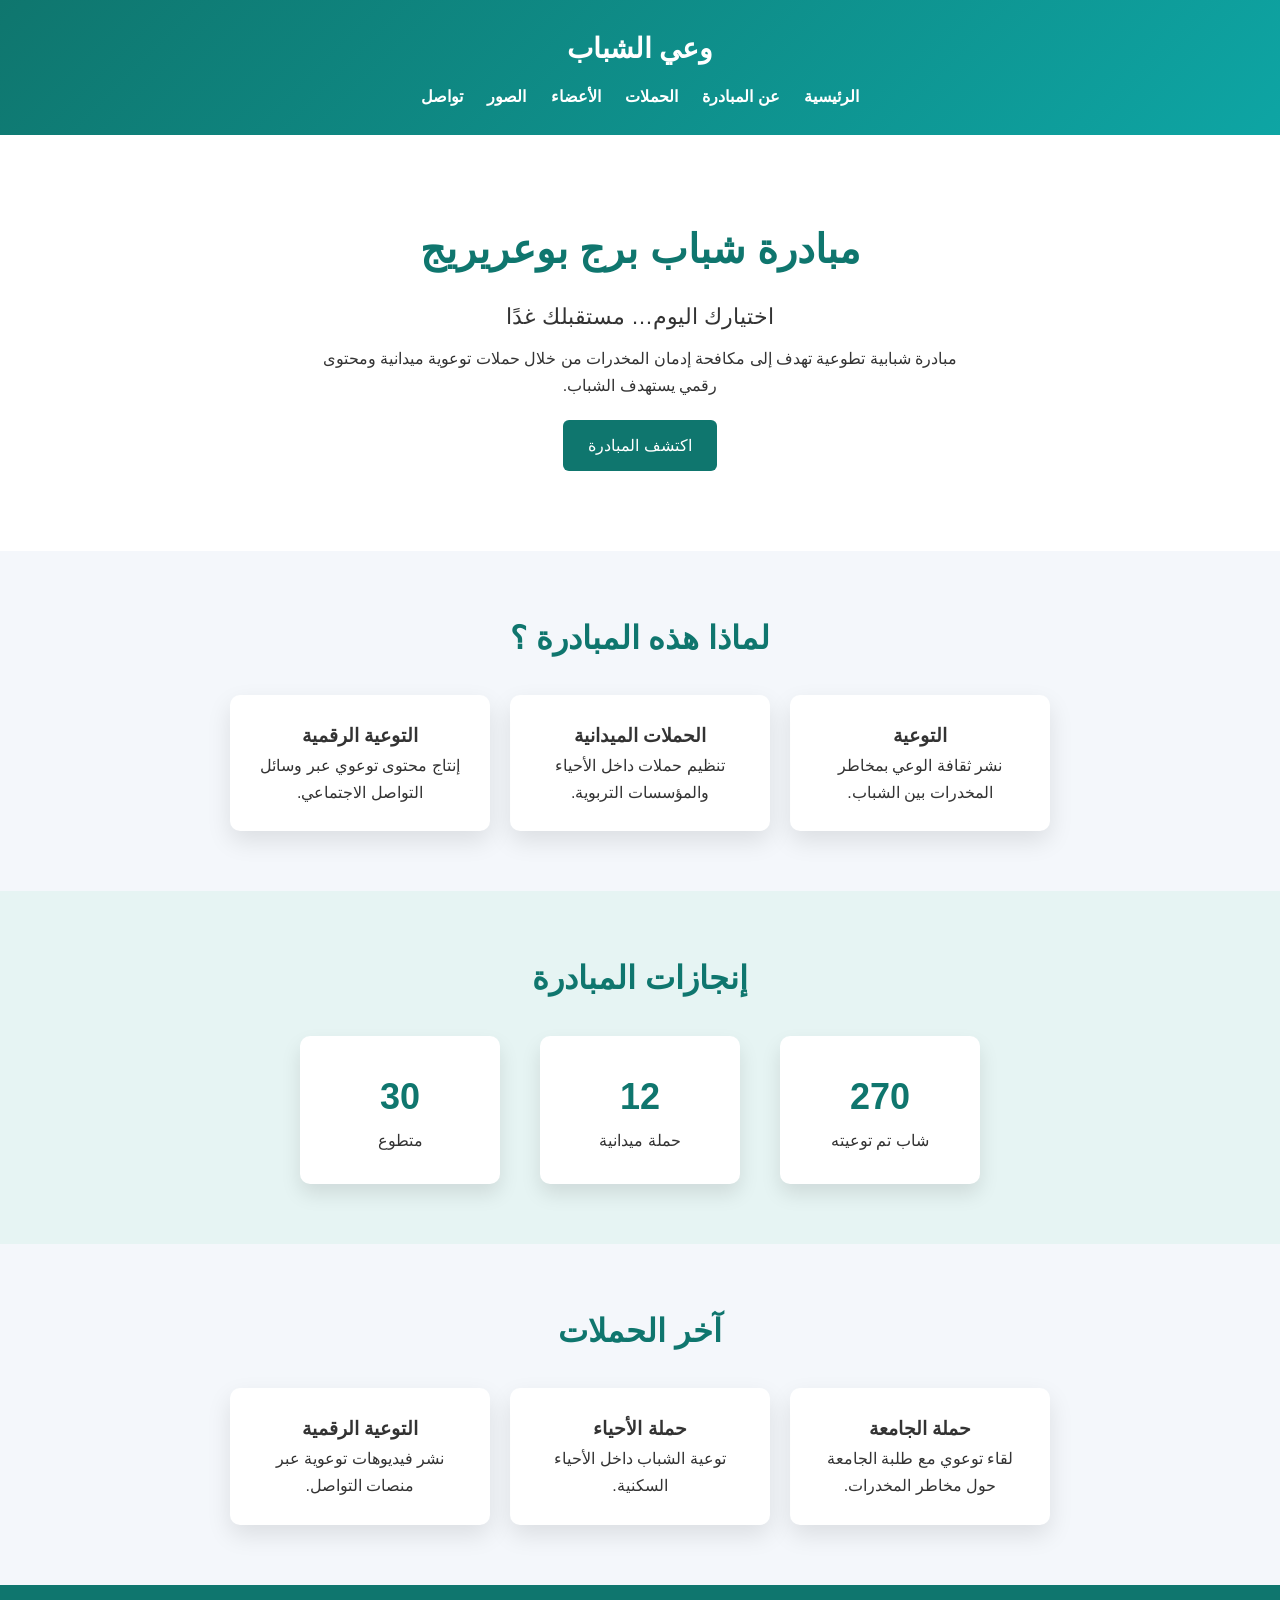
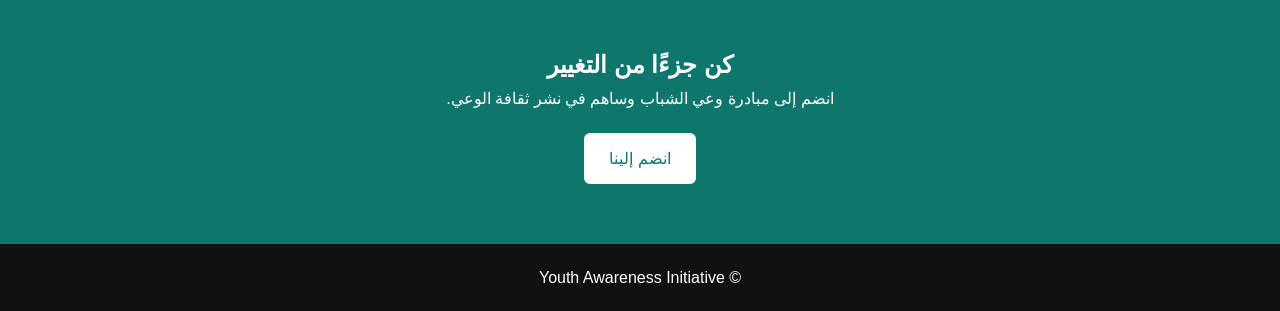
==== index.html @ c93ea13f "Add files via upload" ====
<link rel="stylesheet" href="css/style.css">
<!DOCTYPE html>
<html lang="ar" dir="rtl">

<head>

<meta charset="UTF-8">
<meta name="viewport" content="width=device-width, initial-scale=1.0">

<title>Youth Awareness Initiative</title>

<link rel="stylesheet" href="css/style.css">

</head>

<body>

<!-- HEADER -->

<header class="header">

<div class="container">

<h1 class="logo">وعي الشباب</h1>

<nav class="nav">

<a href="index.html">الرئيسية</a>
<a href="about.html">عن المبادرة</a>
<a href="campaigns.html">الحملات</a>
<a href="members.html">الأعضاء</a>
<a href="gallery.html">الصور</a>
<a href="contact.html">تواصل</a>

</nav>

</div>

</header>


<!-- HERO SECTION -->

<section class="hero">

<div class="hero-content">

<h2>مبادرة شباب برج بوعريريج</h2>

<p class="slogan">

اختيارك اليوم… مستقبلك غدًا

</p>

<p class="hero-text">

مبادرة شبابية تطوعية تهدف إلى مكافحة إدمان المخدرات
من خلال حملات توعوية ميدانية ومحتوى رقمي يستهدف الشباب.

</p>

<a href="about.html" class="btn">اكتشف المبادرة</a>

</div>

</section>


<!-- ABOUT PREVIEW -->

<section class="section">

<h2 class="section-title">لماذا هذه المبادرة ؟</h2>

<div class="grid">

<div class="card">

<h3>التوعية</h3>

<p>

نشر ثقافة الوعي بمخاطر المخدرات بين الشباب.

</p>

</div>


<div class="card">

<h3>الحملات الميدانية</h3>

<p>

تنظيم حملات داخل الأحياء والمؤسسات التربوية.

</p>

</div>


<div class="card">

<h3>التوعية الرقمية</h3>

<p>

إنتاج محتوى توعوي عبر وسائل التواصل الاجتماعي.

</p>

</div>

</div>

</section>


<!-- ACHIEVEMENTS -->

<section class="stats">

<h2 class="section-title">إنجازات المبادرة</h2>

<div class="stats-grid">

<div class="stat">

<h3 class="counter" data-target="500">0</h3>

<p>شاب تم توعيته</p>

</div>


<div class="stat">

<h3 class="counter" data-target="12">0</h3>

<p>حملة ميدانية</p>

</div>


<div class="stat">

<h3 class="counter" data-target="30">0</h3>

<p>متطوع</p>

</div>

</div>

</section>


<!-- CAMPAIGNS PREVIEW -->

<section class="section">

<h2 class="section-title">آخر الحملات</h2>

<div class="grid">

<div class="card">

<h3>حملة الجامعة</h3>

<p>

لقاء توعوي مع طلبة الجامعة حول مخاطر المخدرات.

</p>

</div>


<div class="card">

<h3>حملة الأحياء</h3>

<p>

توعية الشباب داخل الأحياء السكنية.

</p>

</div>


<div class="card">

<h3>التوعية الرقمية</h3>

<p>

نشر فيديوهات توعوية عبر منصات التواصل.

</p>

</div>

</div>

</section>


<!-- CALL TO ACTION -->

<section class="cta">

<h2>كن جزءًا من التغيير</h2>

<p>

انضم إلى مبادرة وعي الشباب وساهم في نشر ثقافة الوعي.

</p>

<a href="contact.html" class="btn">انضم إلينا</a>

</section>


<!-- FOOTER -->

<footer class="footer">

<p>

© Youth Awareness Initiative

</p>

</footer>


<script src="js/script.js"></script>

</body>

</html>
---- css/style.css ----
body{
background:red;
}
*{
margin:0;
padding:0;
box-sizing:border-box;
font-family:Tahoma, sans-serif;
}

body{
background:#f4f7fb;
color:#333;
line-height:1.7;
}

/* container */

.container{
width:90%;
max-width:1100px;
margin:auto;
}

/* header */

.header{
background:linear-gradient(135deg,#0f766e,#0ea5a4);
color:white;
padding:25px 0;
text-align:center;
}

.logo{
font-size:28px;
margin-bottom:10px;
}

.nav{
margin-top:10px;
}

.nav a{
color:white;
text-decoration:none;
margin:0 10px;
font-weight:bold;
}

.nav a:hover{
opacity:0.8;
}

/* hero */

.hero{
background:white;
padding:80px 20px;
text-align:center;
}

.hero h2{
font-size:40px;
color:#0f766e;
margin-bottom:15px;
}

.slogan{
font-size:22px;
margin-bottom:10px;
}

.hero-text{
max-width:650px;
margin:auto;
}

/* button */

.btn{
display:inline-block;
background:#0f766e;
color:white;
padding:12px 25px;
border-radius:6px;
margin-top:20px;
text-decoration:none;
}

.btn:hover{
background:#0c5f59;
}

/* sections */

.section{
padding:60px 20px;
text-align:center;
}

.section-title{
font-size:32px;
margin-bottom:30px;
color:#0f766e;
}

/* grid */

.grid{
display:flex;
justify-content:center;
gap:20px;
flex-wrap:wrap;
}

/* cards */

.card{
background:white;
padding:25px;
width:260px;
border-radius:10px;
box-shadow:0 10px 25px rgba(0,0,0,0.1);
transition:0.3s;
}

.card:hover{
transform:translateY(-8px);
}

/* stats */

.stats{
background:#e6f4f3;
padding:60px 20px;
text-align:center;
}

.stats-grid{
display:flex;
justify-content:center;
gap:40px;
flex-wrap:wrap;
}

.stat{
background:white;
padding:30px;
border-radius:10px;
box-shadow:0 10px 20px rgba(0,0,0,0.1);
width:200px;
}

.counter{
font-size:36px;
color:#0f766e;
}

/* call to action */

.cta{
background:#0f766e;
color:white;
text-align:center;
padding:60px 20px;
}

.cta .btn{
background:white;
color:#0f766e;
}

/* footer */

.footer{
background:#111;
color:white;
text-align:center;
padding:20px;
}

/* responsive */

@media (max-width:768px){

.hero h2{
font-size:30px;
}

.section-title{
font-size:26px;
}

.grid{
flex-direction:column;
align-items:center;
}

}
---- css/style.css ----
body{
background:red;
}
*{
margin:0;
padding:0;
box-sizing:border-box;
font-family:Tahoma, sans-serif;
}

body{
background:#f4f7fb;
color:#333;
line-height:1.7;
}

/* container */

.container{
width:90%;
max-width:1100px;
margin:auto;
}

/* header */

.header{
background:linear-gradient(135deg,#0f766e,#0ea5a4);
color:white;
padding:25px 0;
text-align:center;
}

.logo{
font-size:28px;
margin-bottom:10px;
}

.nav{
margin-top:10px;
}

.nav a{
color:white;
text-decoration:none;
margin:0 10px;
font-weight:bold;
}

.nav a:hover{
opacity:0.8;
}

/* hero */

.hero{
background:white;
padding:80px 20px;
text-align:center;
}

.hero h2{
font-size:40px;
color:#0f766e;
margin-bottom:15px;
}

.slogan{
font-size:22px;
margin-bottom:10px;
}

.hero-text{
max-width:650px;
margin:auto;
}

/* button */

.btn{
display:inline-block;
background:#0f766e;
color:white;
padding:12px 25px;
border-radius:6px;
margin-top:20px;
text-decoration:none;
}

.btn:hover{
background:#0c5f59;
}

/* sections */

.section{
padding:60px 20px;
text-align:center;
}

.section-title{
font-size:32px;
margin-bottom:30px;
color:#0f766e;
}

/* grid */

.grid{
display:flex;
justify-content:center;
gap:20px;
flex-wrap:wrap;
}

/* cards */

.card{
background:white;
padding:25px;
width:260px;
border-radius:10px;
box-shadow:0 10px 25px rgba(0,0,0,0.1);
transition:0.3s;
}

.card:hover{
transform:translateY(-8px);
}

/* stats */

.stats{
background:#e6f4f3;
padding:60px 20px;
text-align:center;
}

.stats-grid{
display:flex;
justify-content:center;
gap:40px;
flex-wrap:wrap;
}

.stat{
background:white;
padding:30px;
border-radius:10px;
box-shadow:0 10px 20px rgba(0,0,0,0.1);
width:200px;
}

.counter{
font-size:36px;
color:#0f766e;
}

/* call to action */

.cta{
background:#0f766e;
color:white;
text-align:center;
padding:60px 20px;
}

.cta .btn{
background:white;
color:#0f766e;
}

/* footer */

.footer{
background:#111;
color:white;
text-align:center;
padding:20px;
}

/* responsive */

@media (max-width:768px){

.hero h2{
font-size:30px;
}

.section-title{
font-size:26px;
}

.grid{
flex-direction:column;
align-items:center;
}

}
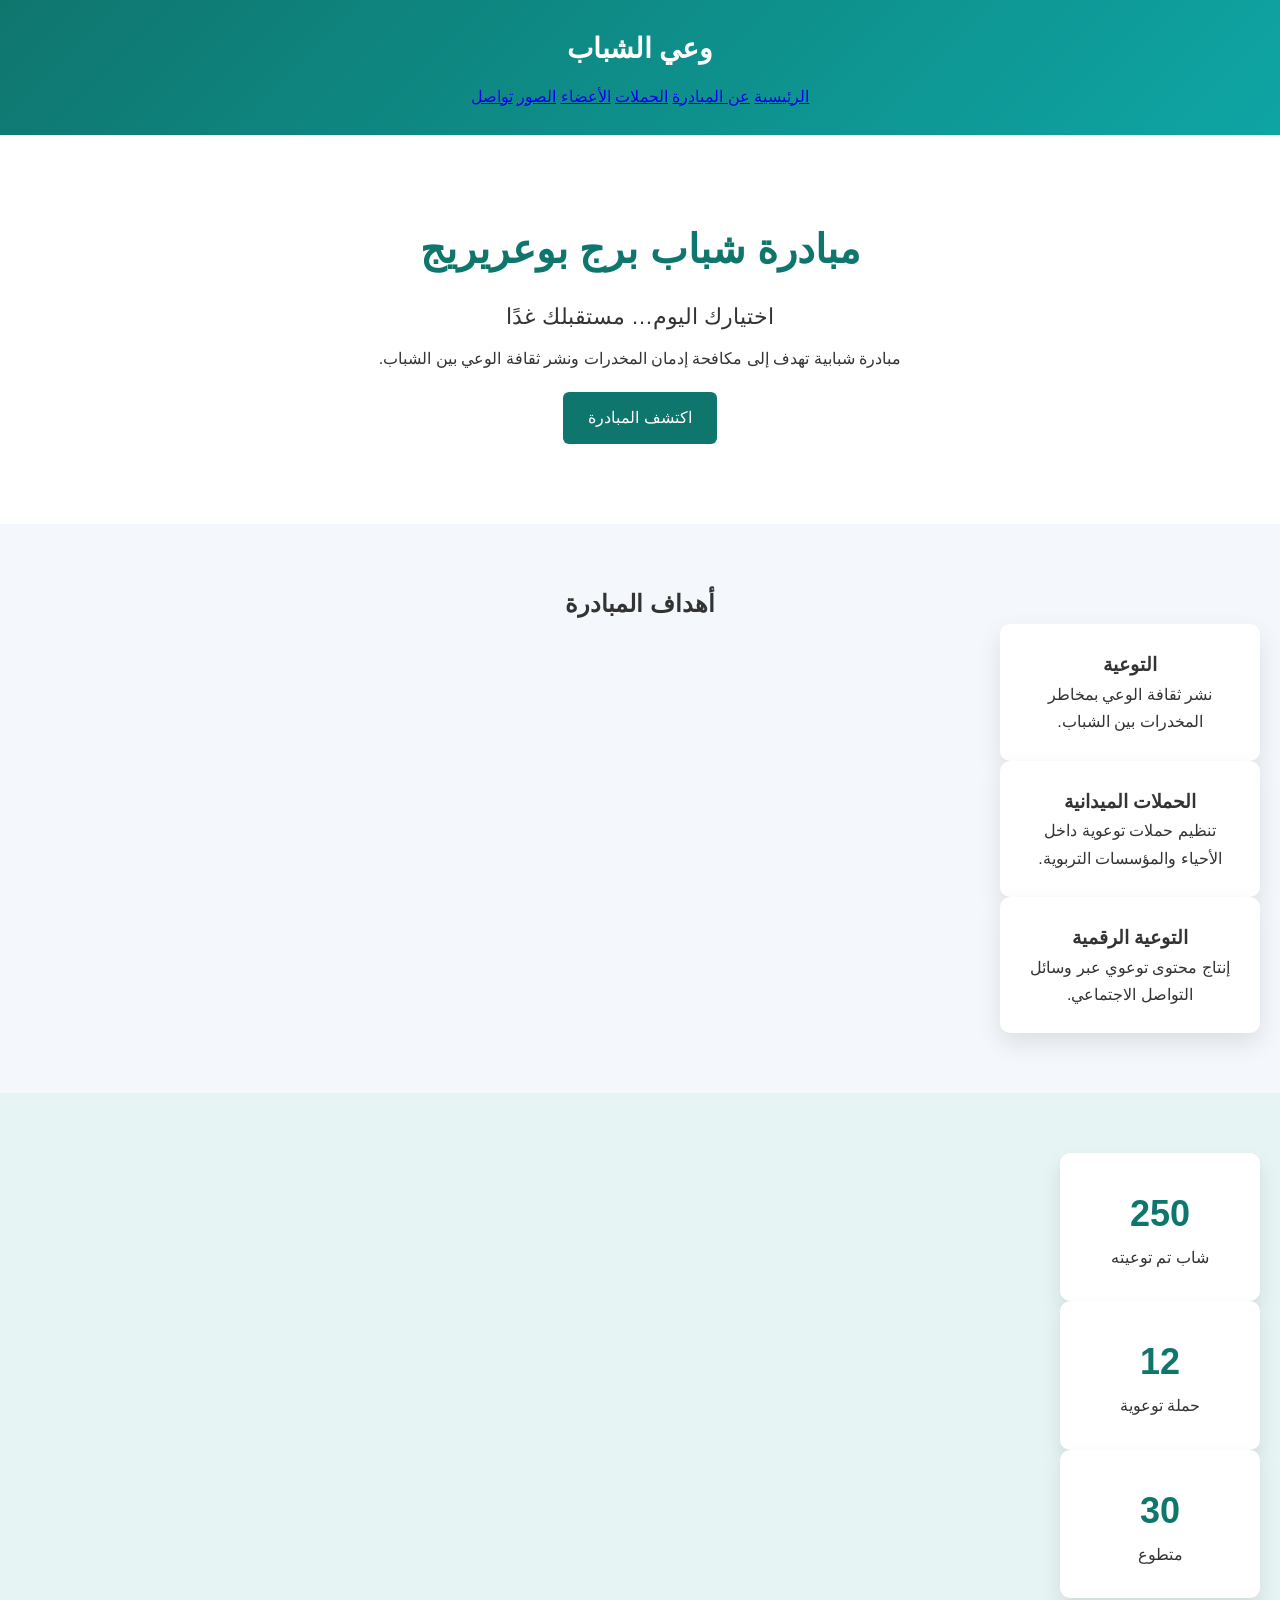
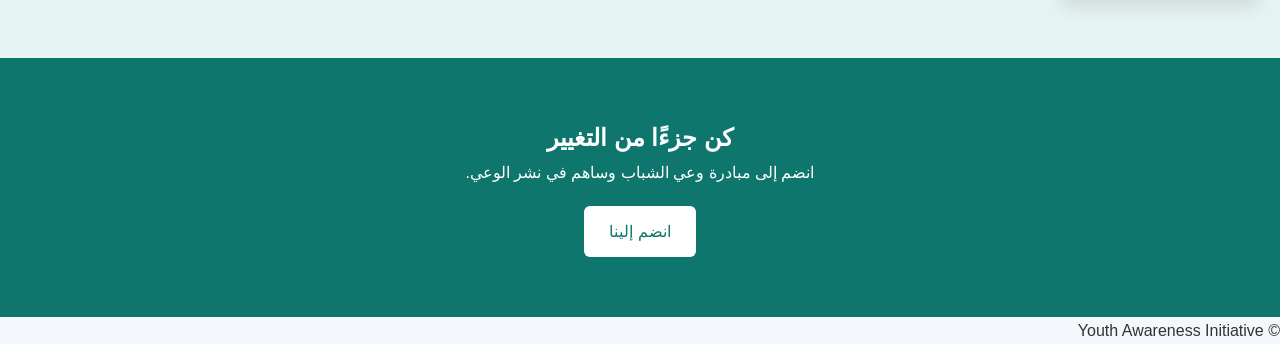
==== commit a1121394: "Update index.html" ====
--- a/index.html
+++ b/index.html
@@ -1,11 +1,10 @@
-<link rel="stylesheet" href="css/style.css">
 <!DOCTYPE html>
 <html lang="ar" dir="rtl">
 
 <head>
 
 <meta charset="UTF-8">
-<meta name="viewport" content="width=device-width, initial-scale=1.0">
+<meta name="viewport" content="width=device-width, initial-scale=1">
 
 <title>Youth Awareness Initiative</title>
 
@@ -15,15 +14,13 @@
 
 <body>
 
-<!-- HEADER -->
-
 <header class="header">
 
 <div class="container">
 
 <h1 class="logo">وعي الشباب</h1>
 
-<nav class="nav">
+<nav>
 
 <a href="index.html">الرئيسية</a>
 <a href="about.html">عن المبادرة</a>
@@ -39,77 +36,51 @@
 </header>
 
 
-<!-- HERO SECTION -->
-
 <section class="hero">
-
-<div class="hero-content">
 
 <h2>مبادرة شباب برج بوعريريج</h2>
 
-<p class="slogan">
+<p class="slogan">اختيارك اليوم… مستقبلك غدًا</p>
 
-اختيارك اليوم… مستقبلك غدًا
+<p>
 
-</p>
-
-<p class="hero-text">
-
-مبادرة شبابية تطوعية تهدف إلى مكافحة إدمان المخدرات
-من خلال حملات توعوية ميدانية ومحتوى رقمي يستهدف الشباب.
+مبادرة شبابية تهدف إلى مكافحة إدمان المخدرات
+ونشر ثقافة الوعي بين الشباب.
 
 </p>
 
 <a href="about.html" class="btn">اكتشف المبادرة</a>
 
-</div>
-
 </section>
 
 
-<!-- ABOUT PREVIEW -->
-
 <section class="section">
 
-<h2 class="section-title">لماذا هذه المبادرة ؟</h2>
+<h2 class="title">أهداف المبادرة</h2>
 
-<div class="grid">
+<div class="cards">
 
 <div class="card">
 
 <h3>التوعية</h3>
 
-<p>
-
-نشر ثقافة الوعي بمخاطر المخدرات بين الشباب.
-
-</p>
+<p>نشر ثقافة الوعي بمخاطر المخدرات بين الشباب.</p>
 
 </div>
-
 
 <div class="card">
 
 <h3>الحملات الميدانية</h3>
 
-<p>
-
-تنظيم حملات داخل الأحياء والمؤسسات التربوية.
-
-</p>
+<p>تنظيم حملات توعوية داخل الأحياء والمؤسسات التربوية.</p>
 
 </div>
-
 
 <div class="card">
 
 <h3>التوعية الرقمية</h3>
 
-<p>
-
-إنتاج محتوى توعوي عبر وسائل التواصل الاجتماعي.
-
-</p>
+<p>إنتاج محتوى توعوي عبر وسائل التواصل الاجتماعي.</p>
 
 </div>
 
@@ -118,13 +89,7 @@
 </section>
 
 
-<!-- ACHIEVEMENTS -->
-
 <section class="stats">
-
-<h2 class="section-title">إنجازات المبادرة</h2>
-
-<div class="stats-grid">
 
 <div class="stat">
 
@@ -134,15 +99,13 @@
 
 </div>
 
-
 <div class="stat">
 
 <h3 class="counter" data-target="12">0</h3>
 
-<p>حملة ميدانية</p>
+<p>حملة توعوية</p>
 
 </div>
-
 
 <div class="stat">
 
@@ -152,94 +115,27 @@
 
 </div>
 
-</div>
-
 </section>
 
-
-<!-- CAMPAIGNS PREVIEW -->
-
-<section class="section">
-
-<h2 class="section-title">آخر الحملات</h2>
-
-<div class="grid">
-
-<div class="card">
-
-<h3>حملة الجامعة</h3>
-
-<p>
-
-لقاء توعوي مع طلبة الجامعة حول مخاطر المخدرات.
-
-</p>
-
-</div>
-
-
-<div class="card">
-
-<h3>حملة الأحياء</h3>
-
-<p>
-
-توعية الشباب داخل الأحياء السكنية.
-
-</p>
-
-</div>
-
-
-<div class="card">
-
-<h3>التوعية الرقمية</h3>
-
-<p>
-
-نشر فيديوهات توعوية عبر منصات التواصل.
-
-</p>
-
-</div>
-
-</div>
-
-</section>
-
-
-<!-- CALL TO ACTION -->
 
 <section class="cta">
 
 <h2>كن جزءًا من التغيير</h2>
 
-<p>
-
-انضم إلى مبادرة وعي الشباب وساهم في نشر ثقافة الوعي.
-
-</p>
+<p>انضم إلى مبادرة وعي الشباب وساهم في نشر الوعي.</p>
 
 <a href="contact.html" class="btn">انضم إلينا</a>
 
 </section>
 
 
-<!-- FOOTER -->
+<footer>
 
-<footer class="footer">
-
-<p>
-
-© Youth Awareness Initiative
-
-</p>
+<p>© Youth Awareness Initiative</p>
 
 </footer>
-
 
 <script src="js/script.js"></script>
 
 </body>
-
-</html>+</html>
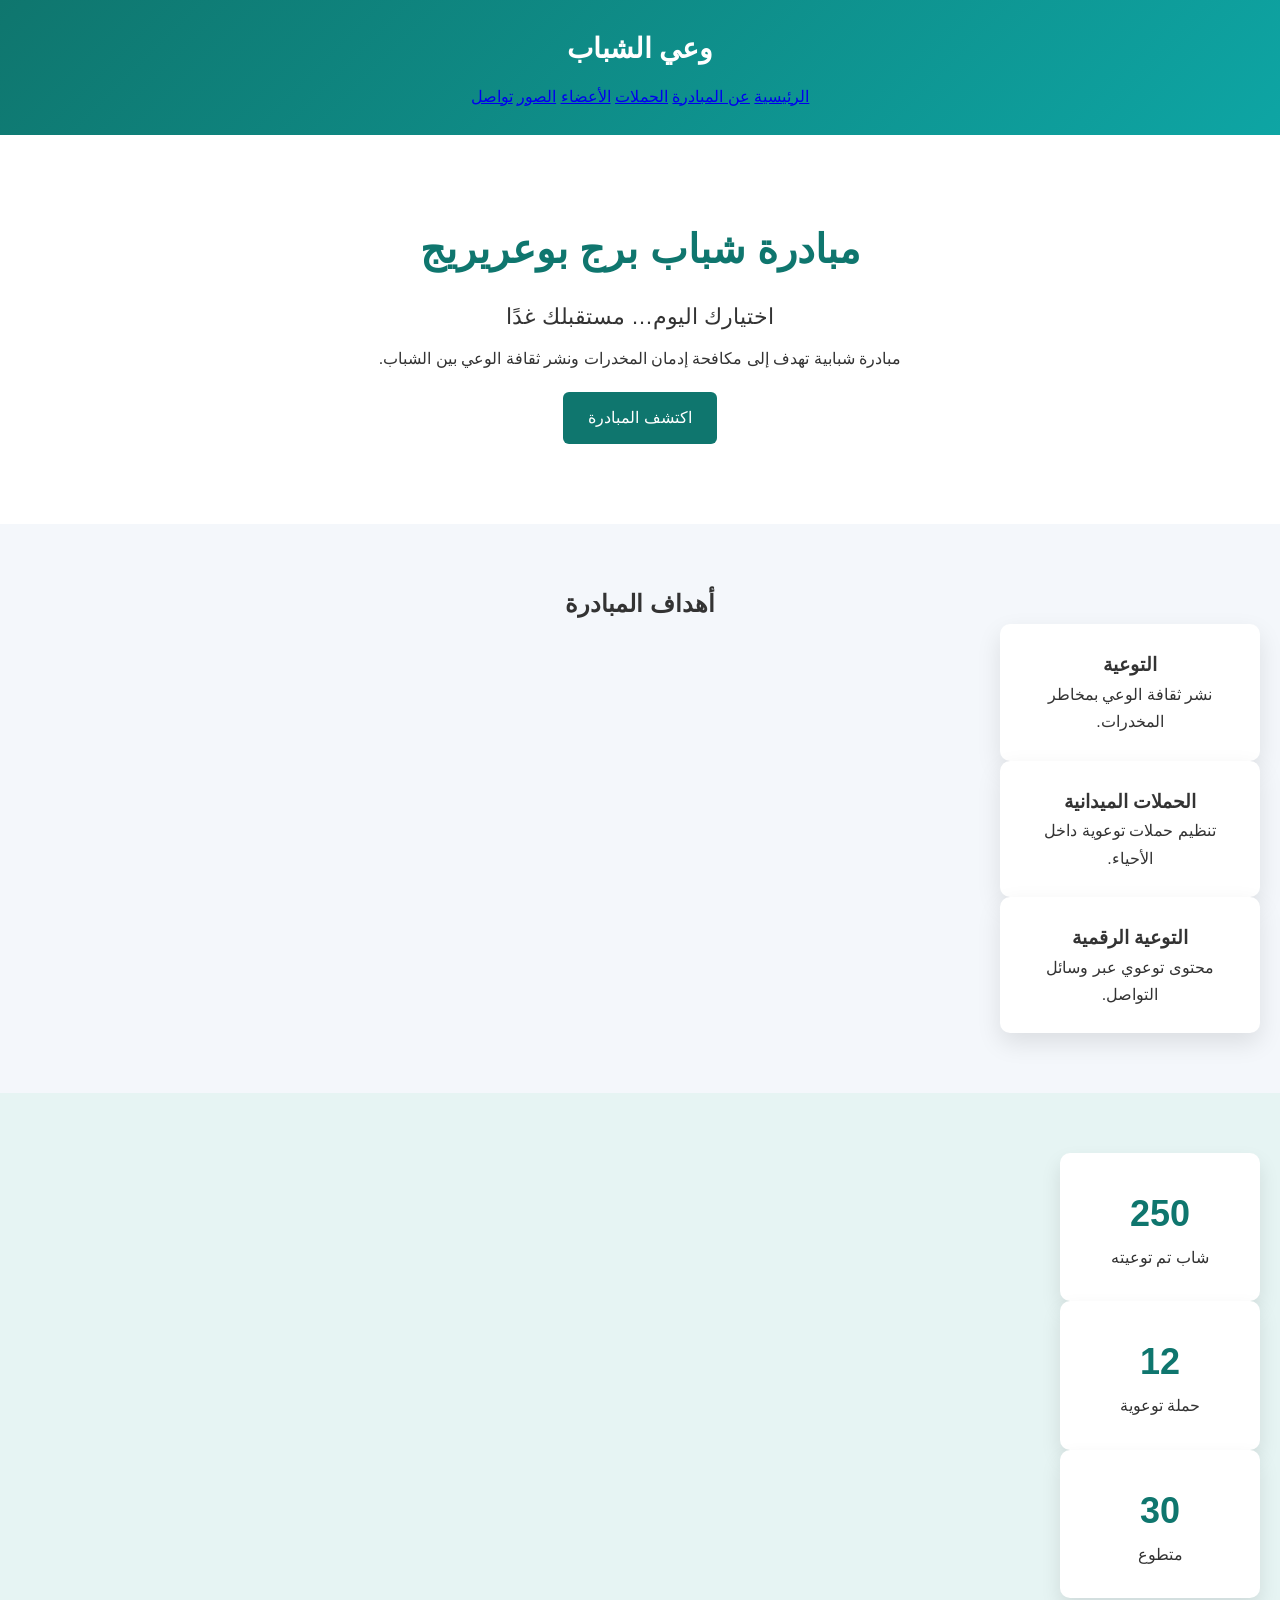
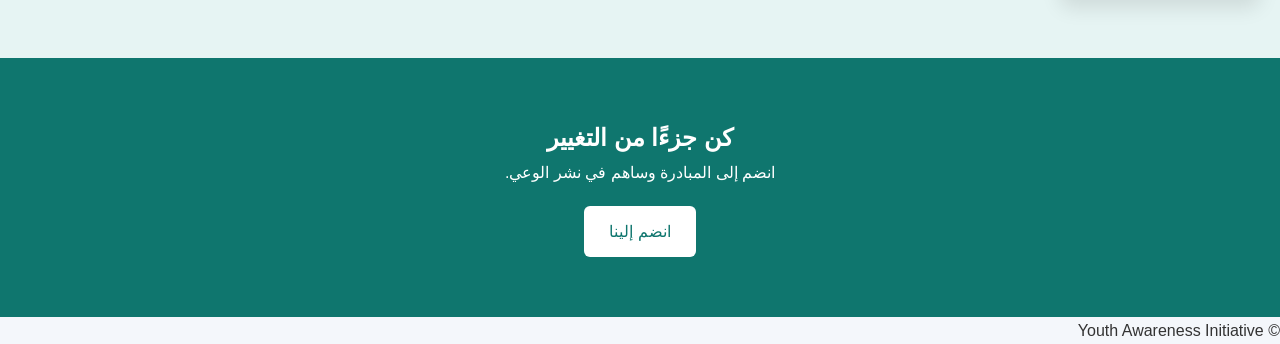
==== commit 989c3334: "Update index.html" ====
--- a/index.html
+++ b/index.html
@@ -35,7 +35,6 @@
 
 </header>
 
-
 <section class="hero">
 
 <h2>مبادرة شباب برج بوعريريج</h2>
@@ -53,41 +52,39 @@
 
 </section>
 
-
 <section class="section">
 
 <h2 class="title">أهداف المبادرة</h2>
 
 <div class="cards">
 
-<div class="card">
+<div class="card fade">
 
 <h3>التوعية</h3>
 
-<p>نشر ثقافة الوعي بمخاطر المخدرات بين الشباب.</p>
+<p>نشر ثقافة الوعي بمخاطر المخدرات.</p>
 
 </div>
 
-<div class="card">
+<div class="card fade">
 
 <h3>الحملات الميدانية</h3>
 
-<p>تنظيم حملات توعوية داخل الأحياء والمؤسسات التربوية.</p>
+<p>تنظيم حملات توعوية داخل الأحياء.</p>
 
 </div>
 
-<div class="card">
+<div class="card fade">
 
 <h3>التوعية الرقمية</h3>
 
-<p>إنتاج محتوى توعوي عبر وسائل التواصل الاجتماعي.</p>
+<p>محتوى توعوي عبر وسائل التواصل.</p>
 
 </div>
 
 </div>
 
 </section>
-
 
 <section class="stats">
 
@@ -117,17 +114,15 @@
 
 </section>
 
-
 <section class="cta">
 
 <h2>كن جزءًا من التغيير</h2>
 
-<p>انضم إلى مبادرة وعي الشباب وساهم في نشر الوعي.</p>
+<p>انضم إلى المبادرة وساهم في نشر الوعي.</p>
 
 <a href="contact.html" class="btn">انضم إلينا</a>
 
 </section>
-
 
 <footer>
 
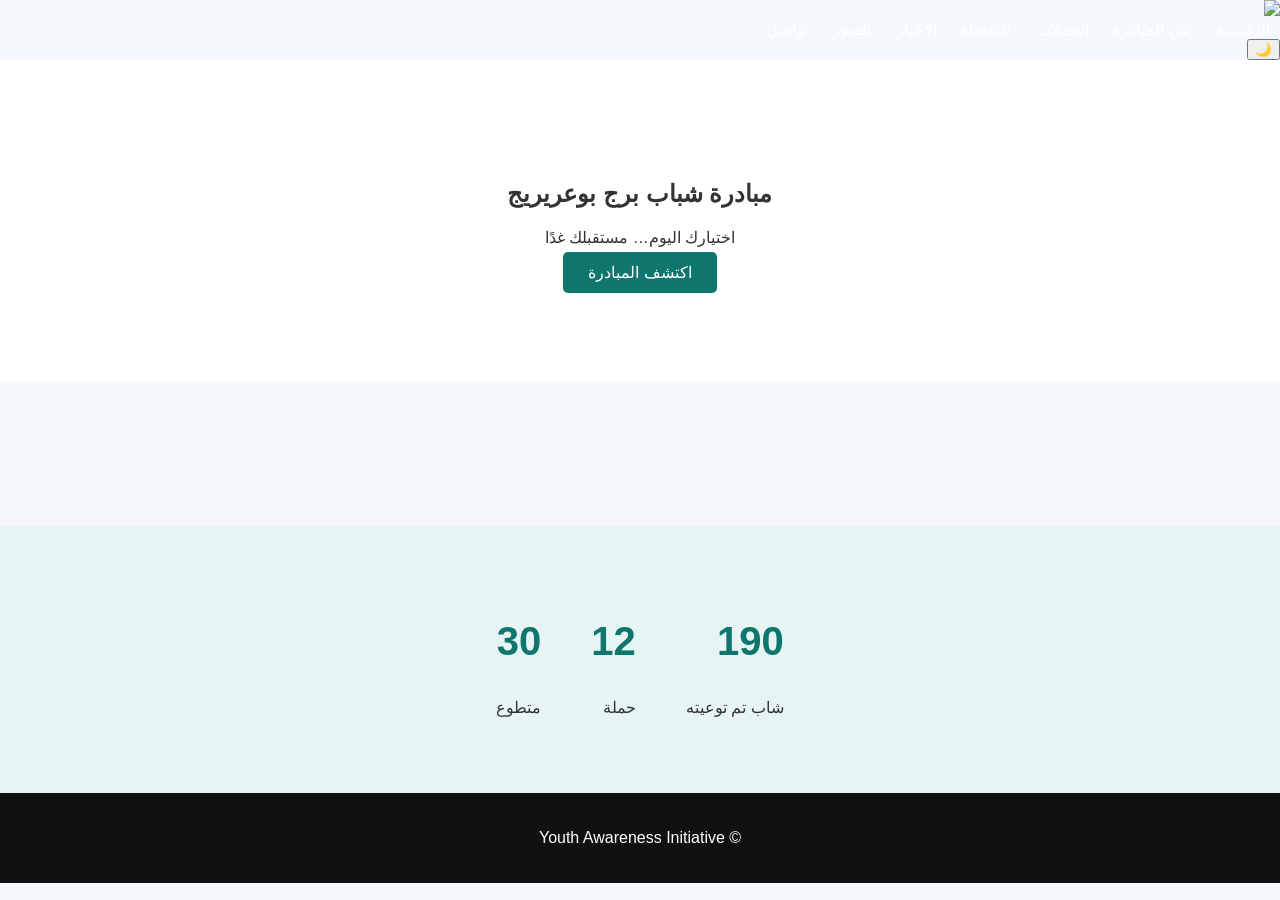
==== commit caedf047: "Update index.html" ====
--- a/index.html
+++ b/index.html
@@ -8,17 +8,19 @@
 
 <title>Youth Awareness Initiative</title>
 
+<meta name="description" content="مبادرة شباب برج بوعريريج للتوعية ضد المخدرات">
+
 <link rel="stylesheet" href="css/style.css">
 
 </head>
 
 <body>
 
-<header class="header">
+<header class="navbar">
 
-<div class="container">
+<div class="nav-container">
 
-<h1 class="logo">وعي الشباب</h1>
+<img src="images/logo.png" class="logo">
 
 <nav>
 
@@ -26,37 +28,31 @@
 <a href="about.html">عن المبادرة</a>
 <a href="campaigns.html">الحملات</a>
 <a href="members.html">الأعضاء</a>
+<a href="news.html">الأخبار</a>
 <a href="gallery.html">الصور</a>
 <a href="contact.html">تواصل</a>
 
 </nav>
 
+<button id="darkToggle">🌙</button>
+
 </div>
 
 </header>
 
+
 <section class="hero">
 
-<h2>مبادرة شباب برج بوعريريج</h2>
+<h1>مبادرة شباب برج بوعريريج</h1>
 
-<p class="slogan">اختيارك اليوم… مستقبلك غدًا</p>
-
-<p>
-
-مبادرة شبابية تهدف إلى مكافحة إدمان المخدرات
-ونشر ثقافة الوعي بين الشباب.
-
-</p>
+<p>اختيارك اليوم… مستقبلك غدًا</p>
 
 <a href="about.html" class="btn">اكتشف المبادرة</a>
 
 </section>
 
-<section class="section">
 
-<h2 class="title">أهداف المبادرة</h2>
-
-<div class="cards">
+<section class="cards">
 
 <div class="card fade">
 
@@ -68,7 +64,7 @@
 
 <div class="card fade">
 
-<h3>الحملات الميدانية</h3>
+<h3>الحملات</h3>
 
 <p>تنظيم حملات توعوية داخل الأحياء.</p>
 
@@ -76,21 +72,20 @@
 
 <div class="card fade">
 
-<h3>التوعية الرقمية</h3>
+<h3>المحتوى الرقمي</h3>
 
-<p>محتوى توعوي عبر وسائل التواصل.</p>
-
-</div>
+<p>توعية الشباب عبر الإنترنت.</p>
 
 </div>
 
 </section>
 
+
 <section class="stats">
 
 <div class="stat">
 
-<h3 class="counter" data-target="500">0</h3>
+<h2 class="counter" data-target="500">0</h2>
 
 <p>شاب تم توعيته</p>
 
@@ -98,15 +93,15 @@
 
 <div class="stat">
 
-<h3 class="counter" data-target="12">0</h3>
+<h2 class="counter" data-target="12">0</h2>
 
-<p>حملة توعوية</p>
+<p>حملة</p>
 
 </div>
 
 <div class="stat">
 
-<h3 class="counter" data-target="30">0</h3>
+<h2 class="counter" data-target="30">0</h2>
 
 <p>متطوع</p>
 
@@ -114,15 +109,6 @@
 
 </section>
 
-<section class="cta">
-
-<h2>كن جزءًا من التغيير</h2>
-
-<p>انضم إلى المبادرة وساهم في نشر الوعي.</p>
-
-<a href="contact.html" class="btn">انضم إلينا</a>
-
-</section>
 
 <footer>
 
--- a/css/style.css
+++ b/css/style.css
@@ -1,199 +1,186 @@
 body{
-background:red;
-}
-*{
+
+font-family:Arial;
 margin:0;
-padding:0;
-box-sizing:border-box;
-font-family:Tahoma, sans-serif;
+background:#f4f7fb;
+color:#333;
+
 }
 
-body{
-background:#f4f7fb;
-color:#333;
-line-height:1.7;
+.header{
+
+position:sticky;
+top:0;
+background:#0f766e;
+color:white;
+padding:15px;
+z-index:1000;
+
 }
 
-/* container */
+.container{
 
-.container{
+display:flex;
+justify-content:space-between;
+align-items:center;
 width:90%;
-max-width:1100px;
 margin:auto;
+
 }
 
-/* header */
+nav a{
 
-.header{
-background:linear-gradient(135deg,#0f766e,#0ea5a4);
 color:white;
-padding:25px 0;
-text-align:center;
+margin:0 10px;
+text-decoration:none;
+
 }
 
-.logo{
-font-size:28px;
-margin-bottom:10px;
-}
+.hero{
 
-.nav{
-margin-top:10px;
-}
+text-align:center;
+padding:100px 20px;
+background:white;
 
-.nav a{
-color:white;
-text-decoration:none;
-margin:0 10px;
-font-weight:bold;
-}
-
-.nav a:hover{
-opacity:0.8;
-}
-
-/* hero */
-
-.hero{
-background:white;
-padding:80px 20px;
-text-align:center;
 }
 
 .hero h2{
+
 font-size:40px;
 color:#0f766e;
-margin-bottom:15px;
+
 }
 
-.slogan{
-font-size:22px;
-margin-bottom:10px;
-}
+.btn{
 
-.hero-text{
-max-width:650px;
-margin:auto;
-}
-
-/* button */
-
-.btn{
-display:inline-block;
 background:#0f766e;
 color:white;
 padding:12px 25px;
-border-radius:6px;
-margin-top:20px;
+border-radius:5px;
 text-decoration:none;
+
 }
 
-.btn:hover{
-background:#0c5f59;
+.section{
+
+padding:60px;
+text-align:center;
+
 }
 
-/* sections */
+.cards{
 
-.section{
-padding:60px 20px;
-text-align:center;
+display:flex;
+gap:20px;
+justify-content:center;
+flex-wrap:wrap;
+
 }
 
-.section-title{
-font-size:32px;
-margin-bottom:30px;
-color:#0f766e;
+.card{
+
+background:white;
+padding:25px;
+border-radius:10px;
+width:250px;
+box-shadow:0 5px 20px rgba(0,0,0,0.1);
+
 }
 
-/* grid */
+.stats{
 
-.grid{
 display:flex;
 justify-content:center;
-gap:20px;
-flex-wrap:wrap;
-}
+gap:50px;
+background:#e6f4f3;
+padding:60px;
 
-/* cards */
-
-.card{
-background:white;
-padding:25px;
-width:260px;
-border-radius:10px;
-box-shadow:0 10px 25px rgba(0,0,0,0.1);
-transition:0.3s;
-}
-
-.card:hover{
-transform:translateY(-8px);
-}
-
-/* stats */
-
-.stats{
-background:#e6f4f3;
-padding:60px 20px;
-text-align:center;
-}
-
-.stats-grid{
-display:flex;
-justify-content:center;
-gap:40px;
-flex-wrap:wrap;
-}
-
-.stat{
-background:white;
-padding:30px;
-border-radius:10px;
-box-shadow:0 10px 20px rgba(0,0,0,0.1);
-width:200px;
 }
 
 .counter{
-font-size:36px;
+
+font-size:40px;
 color:#0f766e;
+
 }
 
-/* call to action */
+.gallery{
 
-.cta{
+display:grid;
+grid-template-columns:repeat(auto-fit,minmax(200px,1fr));
+gap:15px;
+padding:40px;
+
+}
+
+.gallery img{
+
+width:100%;
+border-radius:10px;
+
+}
+
+.form{
+
+max-width:400px;
+margin:auto;
+display:flex;
+flex-direction:column;
+gap:10px;
+
+}
+
+.form input,
+.form textarea{
+
+padding:10px;
+border:1px solid #ccc;
+border-radius:5px;
+
+}
+
+.form button{
+
 background:#0f766e;
 color:white;
-text-align:center;
-padding:60px 20px;
+padding:10px;
+border:none;
+
 }
 
-.cta .btn{
-background:white;
-color:#0f766e;
+.fade{
+
+opacity:0;
+transform:translateY(30px);
+transition:1s;
+
 }
 
-/* footer */
+.fade.show{
 
-.footer{
+opacity:1;
+transform:translateY(0);
+
+}
+
+footer{
+
 background:#111;
 color:white;
 text-align:center;
 padding:20px;
+
 }
 
-/* responsive */
+@media(max-width:768px){
 
-@media (max-width:768px){
-
-.hero h2{
-font-size:30px;
-}
-
-.section-title{
-font-size:26px;
-}
-
-.grid{
+.cards{
 flex-direction:column;
 align-items:center;
 }
 
-}+.stats{
+flex-direction:column;
+}
+
+}
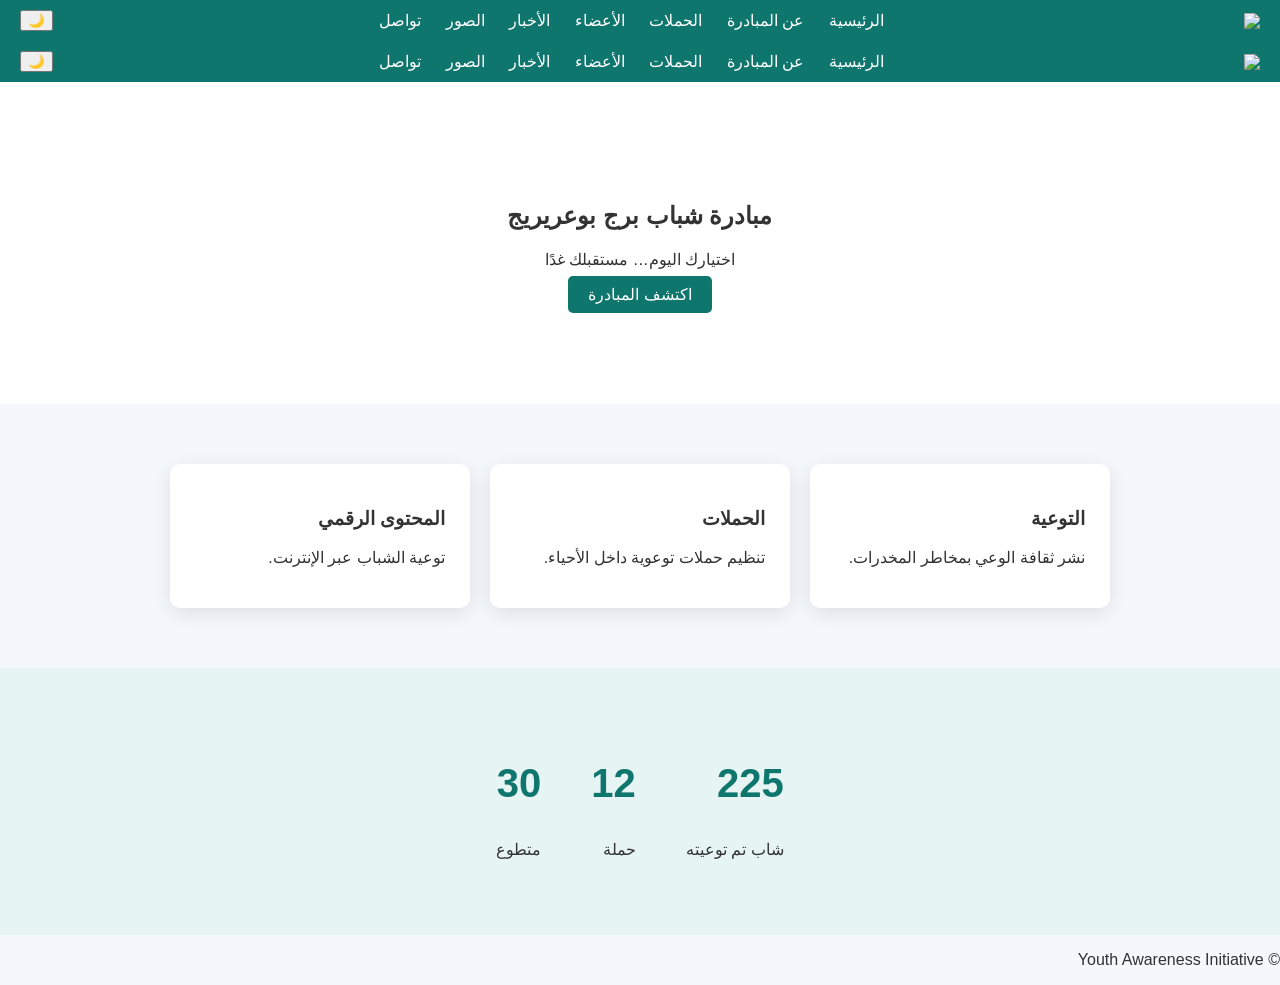
==== commit 9767150b: "Update index.html" ====
--- a/index.html
+++ b/index.html
@@ -1,6 +1,28 @@
 <!DOCTYPE html>
 <html lang="ar" dir="rtl">
+<header class="navbar">
 
+<div class="nav-container">
+
+<img src="images/logo.png" class="logo">
+
+<nav>
+
+<a href="index.html">الرئيسية</a>
+<a href="about.html">عن المبادرة</a>
+<a href="campaigns.html">الحملات</a>
+<a href="members.html">الأعضاء</a>
+<a href="news.html">الأخبار</a>
+<a href="gallery.html">الصور</a>
+<a href="contact.html">تواصل</a>
+
+</nav>
+
+<button id="darkToggle">🌙</button>
+
+</div>
+
+</header>
 <head>
 
 <meta charset="UTF-8">
--- a/css/style.css
+++ b/css/style.css
@@ -1,30 +1,45 @@
+:root{
+
+--main:#0f766e;
+--secondary:#14b8a6;
+--light:#f4f7fb;
+--dark:#111;
+
+}
+
 body{
 
 font-family:Arial;
 margin:0;
-background:#f4f7fb;
+background:var(--light);
 color:#333;
 
 }
 
-.header{
+/* navbar */
 
+.navbar{
+
+background:var(--main);
+color:white;
 position:sticky;
 top:0;
-background:#0f766e;
-color:white;
-padding:15px;
 z-index:1000;
 
 }
 
-.container{
+.nav-container{
 
 display:flex;
 justify-content:space-between;
 align-items:center;
-width:90%;
-margin:auto;
+padding:10px 20px;
+
+}
+
+.logo{
+
+width:50px;
 
 }
 
@@ -36,6 +51,8 @@
 
 }
 
+/* hero */
+
 .hero{
 
 text-align:center;
@@ -44,35 +61,24 @@
 
 }
 
-.hero h2{
-
-font-size:40px;
-color:#0f766e;
-
-}
-
 .btn{
 
-background:#0f766e;
+background:var(--main);
 color:white;
-padding:12px 25px;
+padding:10px 20px;
 border-radius:5px;
 text-decoration:none;
 
 }
 
-.section{
-
-padding:60px;
-text-align:center;
-
-}
+/* cards */
 
 .cards{
 
 display:flex;
+justify-content:center;
 gap:20px;
-justify-content:center;
+padding:60px;
 flex-wrap:wrap;
 
 }
@@ -87,6 +93,8 @@
 
 }
 
+/* stats */
+
 .stats{
 
 display:flex;
@@ -100,16 +108,17 @@
 .counter{
 
 font-size:40px;
-color:#0f766e;
+color:var(--main);
 
 }
+
+/* gallery */
 
 .gallery{
 
 display:grid;
 grid-template-columns:repeat(auto-fit,minmax(200px,1fr));
 gap:15px;
-padding:40px;
 
 }
 
@@ -119,6 +128,8 @@
 border-radius:10px;
 
 }
+
+/* form */
 
 .form{
 
@@ -135,18 +146,19 @@
 
 padding:10px;
 border:1px solid #ccc;
-border-radius:5px;
 
 }
 
 .form button{
 
-background:#0f766e;
+background:var(--main);
 color:white;
 padding:10px;
 border:none;
 
 }
+
+/* animation */
 
 .fade{
 
@@ -163,24 +175,17 @@
 
 }
 
-footer{
+/* dark mode */
+
+.dark{
 
 background:#111;
 color:white;
-text-align:center;
-padding:20px;
 
 }
 
-@media(max-width:768px){
+.dark .card{
 
-.cards{
-flex-direction:column;
-align-items:center;
-}
-
-.stats{
-flex-direction:column;
-}
+background:#1e1e1e;
 
 }
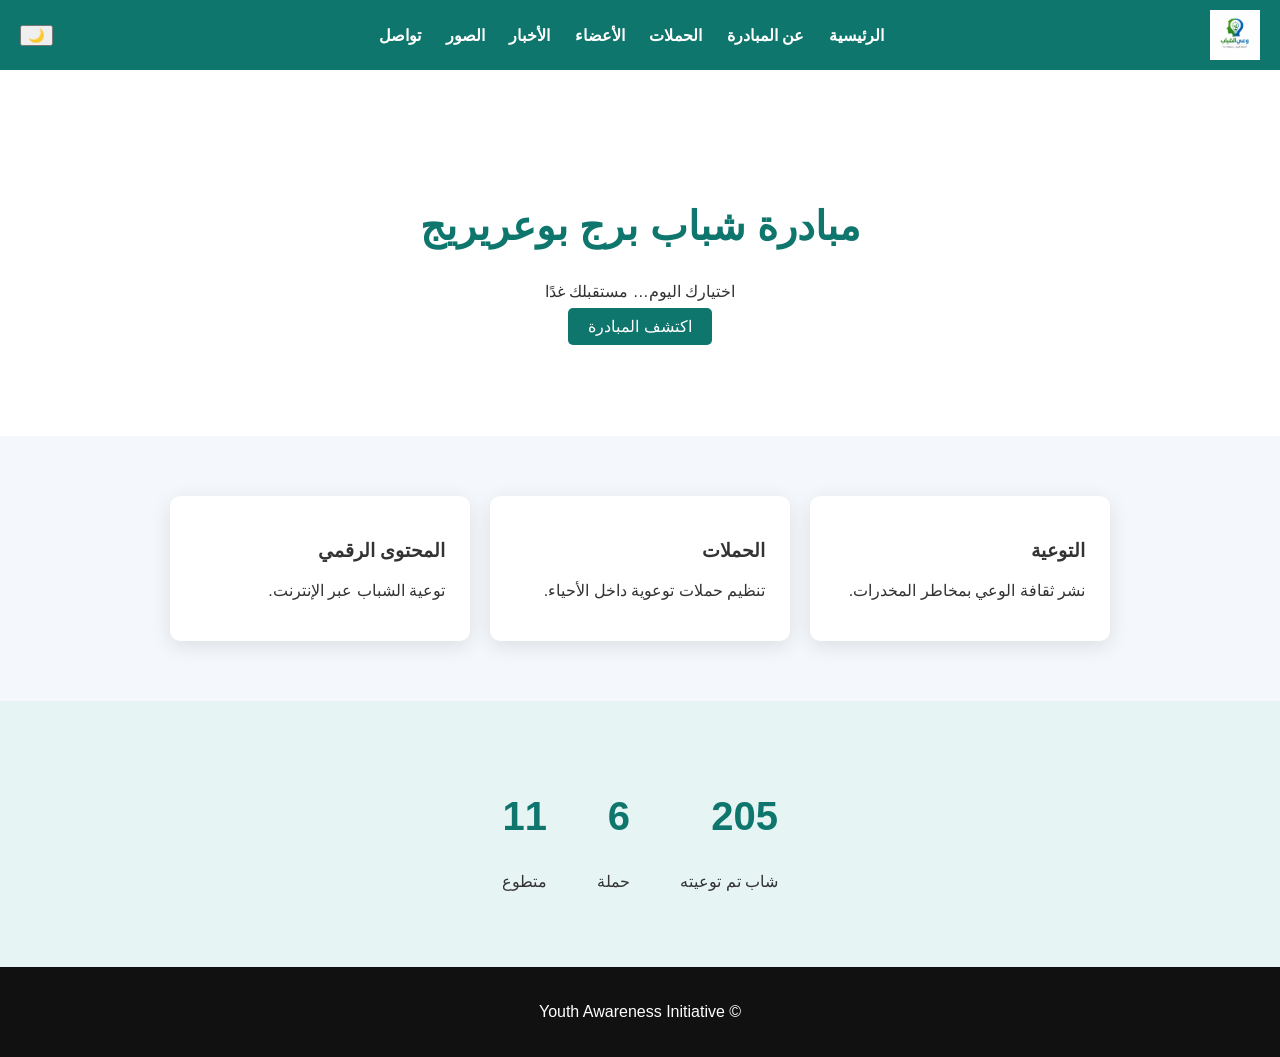
==== commit 5ce1730a: "Update index.html" ====
--- a/index.html
+++ b/index.html
@@ -1,28 +1,6 @@
 <!DOCTYPE html>
 <html lang="ar" dir="rtl">
-<header class="navbar">
 
-<div class="nav-container">
-
-<img src="images/logo.png" class="logo">
-
-<nav>
-
-<a href="index.html">الرئيسية</a>
-<a href="about.html">عن المبادرة</a>
-<a href="campaigns.html">الحملات</a>
-<a href="members.html">الأعضاء</a>
-<a href="news.html">الأخبار</a>
-<a href="gallery.html">الصور</a>
-<a href="contact.html">تواصل</a>
-
-</nav>
-
-<button id="darkToggle">🌙</button>
-
-</div>
-
-</header>
 <head>
 
 <meta charset="UTF-8">
@@ -62,7 +40,6 @@
 
 </header>
 
-
 <section class="hero">
 
 <h1>مبادرة شباب برج بوعريريج</h1>
@@ -72,7 +49,6 @@
 <a href="about.html" class="btn">اكتشف المبادرة</a>
 
 </section>
-
 
 <section class="cards">
 
@@ -102,35 +78,24 @@
 
 </section>
 
-
 <section class="stats">
 
 <div class="stat">
-
 <h2 class="counter" data-target="500">0</h2>
-
 <p>شاب تم توعيته</p>
-
 </div>
 
 <div class="stat">
-
-<h2 class="counter" data-target="12">0</h2>
-
+<h2 class="counter" data-target="6">0</h2>
 <p>حملة</p>
-
 </div>
 
 <div class="stat">
-
-<h2 class="counter" data-target="30">0</h2>
-
+<h2 class="counter" data-target="11">0</h2>
 <p>متطوع</p>
-
 </div>
 
 </section>
-
 
 <footer>
 
--- a/css/style.css
+++ b/css/style.css
@@ -1,191 +1,194 @@
 :root{
-
 --main:#0f766e;
 --secondary:#14b8a6;
 --light:#f4f7fb;
 --dark:#111;
-
 }
 
 body{
-
+margin:0;
 font-family:Arial;
-margin:0;
 background:var(--light);
 color:#333;
-
 }
 
-/* navbar */
+/* Navbar */
 
 .navbar{
-
 background:var(--main);
 color:white;
 position:sticky;
 top:0;
 z-index:1000;
-
 }
 
 .nav-container{
-
 display:flex;
 justify-content:space-between;
 align-items:center;
 padding:10px 20px;
-
 }
 
 .logo{
-
 width:50px;
-
 }
 
 nav a{
-
 color:white;
 margin:0 10px;
 text-decoration:none;
-
+font-weight:bold;
 }
 
-/* hero */
+nav a:hover{
+opacity:0.8;
+}
+
+/* Hero */
 
 .hero{
-
 text-align:center;
 padding:100px 20px;
 background:white;
+}
 
+.hero h1{
+font-size:40px;
+color:var(--main);
 }
 
 .btn{
-
 background:var(--main);
 color:white;
 padding:10px 20px;
 border-radius:5px;
 text-decoration:none;
-
 }
 
-/* cards */
+/* Cards */
 
 .cards{
-
 display:flex;
 justify-content:center;
 gap:20px;
 padding:60px;
 flex-wrap:wrap;
-
 }
 
 .card{
-
 background:white;
 padding:25px;
 border-radius:10px;
 width:250px;
 box-shadow:0 5px 20px rgba(0,0,0,0.1);
-
 }
 
-/* stats */
+/* Stats */
 
 .stats{
-
 display:flex;
 justify-content:center;
 gap:50px;
 background:#e6f4f3;
 padding:60px;
-
 }
 
 .counter{
-
 font-size:40px;
 color:var(--main);
-
 }
 
-/* gallery */
+/* Gallery */
 
 .gallery{
-
 display:grid;
 grid-template-columns:repeat(auto-fit,minmax(200px,1fr));
 gap:15px;
-
+padding:40px;
 }
 
 .gallery img{
-
 width:100%;
 border-radius:10px;
-
 }
 
-/* form */
+/* Members */
+
+.members{
+display:flex;
+justify-content:center;
+gap:30px;
+flex-wrap:wrap;
+padding:50px;
+}
+
+.member-card{
+background:white;
+padding:20px;
+border-radius:10px;
+text-align:center;
+width:220px;
+box-shadow:0 5px 20px rgba(0,0,0,0.1);
+}
+
+.member-card img{
+width:100px;
+border-radius:50%;
+}
+
+/* Form */
 
 .form{
-
 max-width:400px;
 margin:auto;
 display:flex;
 flex-direction:column;
 gap:10px;
-
 }
 
 .form input,
 .form textarea{
-
 padding:10px;
 border:1px solid #ccc;
-
+border-radius:5px;
 }
 
 .form button{
-
 background:var(--main);
 color:white;
 padding:10px;
 border:none;
-
 }
 
-/* animation */
+/* Animation */
 
 .fade{
-
 opacity:0;
 transform:translateY(30px);
 transition:1s;
-
 }
 
 .fade.show{
-
 opacity:1;
 transform:translateY(0);
-
 }
 
-/* dark mode */
+/* Dark Mode */
 
 .dark{
-
 background:#111;
 color:white;
-
 }
 
 .dark .card{
+background:#1e1e1e;
+}
 
-background:#1e1e1e;
+/* Footer */
 
+footer{
+background:#111;
+color:white;
+text-align:center;
+padding:20px;
 }
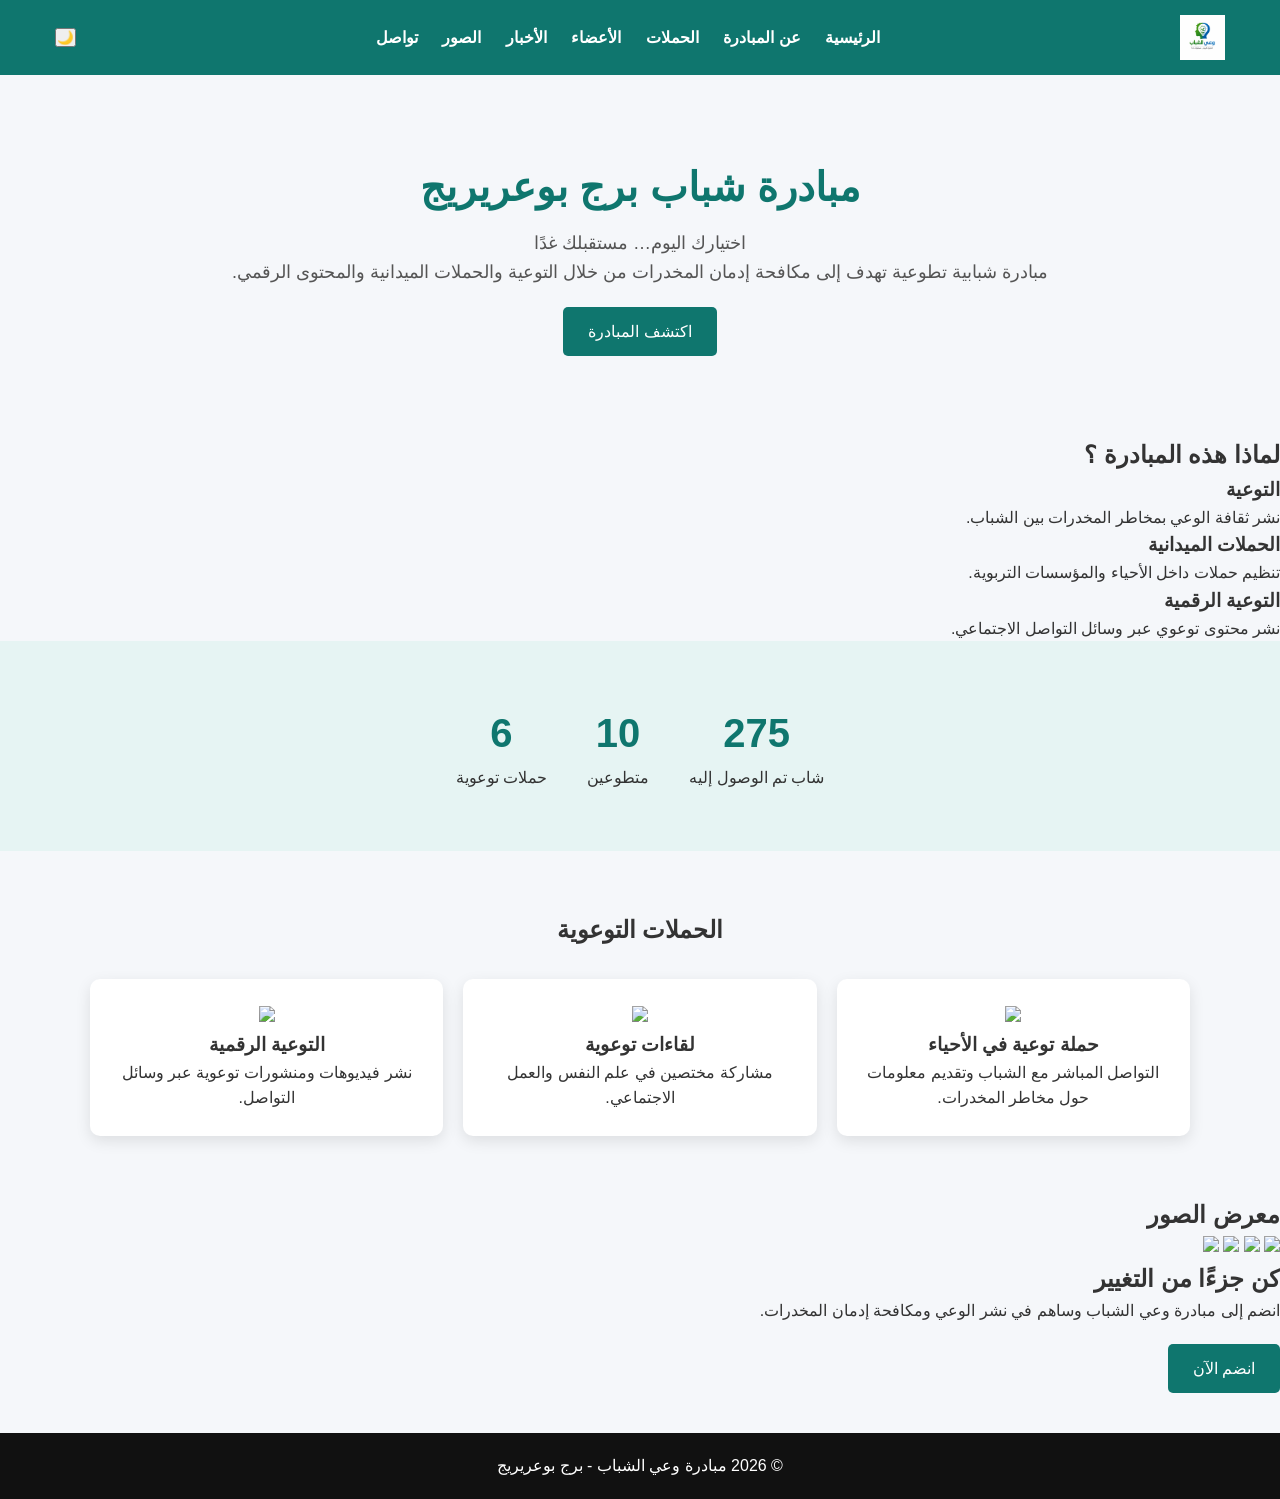
==== commit 29447459: "Update index.html" ====
--- a/index.html
+++ b/index.html
@@ -4,17 +4,18 @@
 <head>
 
 <meta charset="UTF-8">
-<meta name="viewport" content="width=device-width, initial-scale=1">
-
-<title>Youth Awareness Initiative</title>
-
-<meta name="description" content="مبادرة شباب برج بوعريريج للتوعية ضد المخدرات">
+<meta name="viewport" content="width=device-width, initial-scale=1.0">
+
+<title>مبادرة وعي الشباب</title>
 
 <link rel="stylesheet" href="css/style.css">
 
 </head>
 
+
 <body>
+
+<!-- NAVBAR -->
 
 <header class="navbar">
 
@@ -40,70 +41,212 @@
 
 </header>
 
+
+<!-- HERO -->
+
 <section class="hero">
 
+<div class="hero-content">
+
 <h1>مبادرة شباب برج بوعريريج</h1>
 
-<p>اختيارك اليوم… مستقبلك غدًا</p>
+<p>
+اختيارك اليوم… مستقبلك غدًا
+</p>
+
+<p>
+مبادرة شبابية تطوعية تهدف إلى مكافحة إدمان المخدرات
+من خلال التوعية والحملات الميدانية والمحتوى الرقمي.
+</p>
 
 <a href="about.html" class="btn">اكتشف المبادرة</a>
 
-</section>
-
-<section class="cards">
-
-<div class="card fade">
+</div>
+
+</section>
+
+
+<!-- WHY -->
+
+<section class="features">
+
+<h2>لماذا هذه المبادرة ؟</h2>
+
+<div class="features-grid">
+
+<div class="feature-card">
 
 <h3>التوعية</h3>
 
-<p>نشر ثقافة الوعي بمخاطر المخدرات.</p>
-
-</div>
-
-<div class="card fade">
-
-<h3>الحملات</h3>
-
-<p>تنظيم حملات توعوية داخل الأحياء.</p>
-
-</div>
-
-<div class="card fade">
-
-<h3>المحتوى الرقمي</h3>
-
-<p>توعية الشباب عبر الإنترنت.</p>
-
-</div>
-
-</section>
+<p>
+نشر ثقافة الوعي بمخاطر المخدرات بين الشباب.
+</p>
+
+</div>
+
+
+<div class="feature-card">
+
+<h3>الحملات الميدانية</h3>
+
+<p>
+تنظيم حملات داخل الأحياء والمؤسسات التربوية.
+</p>
+
+</div>
+
+
+<div class="feature-card">
+
+<h3>التوعية الرقمية</h3>
+
+<p>
+نشر محتوى توعوي عبر وسائل التواصل الاجتماعي.
+</p>
+
+</div>
+
+</div>
+
+</section>
+
+
+<!-- STATS -->
 
 <section class="stats">
 
 <div class="stat">
+
 <h2 class="counter" data-target="500">0</h2>
-<p>شاب تم توعيته</p>
-</div>
+
+<p>شاب تم الوصول إليه</p>
+
+</div>
+
 
 <div class="stat">
+
+<h2 class="counter" data-target="10">0</h2>
+
+<p>متطوعين</p>
+
+</div>
+
+
+<div class="stat">
+
 <h2 class="counter" data-target="6">0</h2>
-<p>حملة</p>
-</div>
-
-<div class="stat">
-<h2 class="counter" data-target="11">0</h2>
-<p>متطوع</p>
-</div>
-
-</section>
-
-<footer>
-
-<p>© Youth Awareness Initiative</p>
+
+<p>حملات توعوية</p>
+
+</div>
+
+</section>
+
+
+<!-- CAMPAIGNS -->
+
+<section class="campaigns">
+
+<h2>الحملات التوعوية</h2>
+
+<div class="campaign-grid">
+
+
+<div class="campaign-card">
+
+<img src="images/c1.jpg">
+
+<h3>حملة توعية في الأحياء</h3>
+
+<p>
+التواصل المباشر مع الشباب وتقديم معلومات حول مخاطر المخدرات.
+</p>
+
+</div>
+
+
+<div class="campaign-card">
+
+<img src="images/c2.jpg">
+
+<h3>لقاءات توعوية</h3>
+
+<p>
+مشاركة مختصين في علم النفس والعمل الاجتماعي.
+</p>
+
+</div>
+
+
+<div class="campaign-card">
+
+<img src="images/c3.jpg">
+
+<h3>التوعية الرقمية</h3>
+
+<p>
+نشر فيديوهات ومنشورات توعوية عبر وسائل التواصل.
+</p>
+
+</div>
+
+</div>
+
+</section>
+
+
+<!-- GALLERY -->
+
+<section class="gallery-preview">
+
+<h2>معرض الصور</h2>
+
+<div class="gallery-grid">
+
+<img src="images/g1.jpg">
+<img src="images/g2.jpg">
+<img src="images/g3.jpg">
+<img src="images/g4.jpg">
+
+</div>
+
+</section>
+
+
+<!-- JOIN -->
+
+<section class="join">
+
+<h2>كن جزءًا من التغيير</h2>
+
+<p>
+
+انضم إلى مبادرة وعي الشباب وساهم في نشر الوعي
+ومكافحة إدمان المخدرات.
+
+</p>
+
+<a href="contact.html" class="btn">انضم الآن</a>
+
+</section>
+
+
+<!-- FOOTER -->
+
+<footer class="footer">
+
+<p>
+
+© 2026 مبادرة وعي الشباب - برج بوعريريج
+
+</p>
 
 </footer>
 
+
 <script src="js/script.js"></script>
 
 </body>
+
 </html>
--- a/css/style.css
+++ b/css/style.css
@@ -1,194 +1,406 @@
-:root{
---main:#0f766e;
---secondary:#14b8a6;
---light:#f4f7fb;
---dark:#111;
+/* =========================
+General
+========================= */
+
+*{
+margin:0;
+padding:0;
+box-sizing:border-box;
 }
 
 body{
-margin:0;
-font-family:Arial;
-background:var(--light);
+
+font-family:Arial, Helvetica, sans-serif;
+background:#f5f7fa;
 color:#333;
-}
-
-/* Navbar */
+line-height:1.6;
+
+}
+
+.container{
+
+max-width:1200px;
+margin:auto;
+padding:20px;
+
+}
+
+
+/* =========================
+Navbar
+========================= */
 
 .navbar{
-background:var(--main);
+
+background:#0f766e;
 color:white;
 position:sticky;
 top:0;
 z-index:1000;
+
 }
 
 .nav-container{
+
 display:flex;
 justify-content:space-between;
 align-items:center;
-padding:10px 20px;
+max-width:1200px;
+margin:auto;
+padding:15px;
+
 }
 
 .logo{
-width:50px;
+
+width:45px;
+
 }
 
 nav a{
-color:white;
+
+color:white;
+text-decoration:none;
 margin:0 10px;
-text-decoration:none;
 font-weight:bold;
+
 }
 
 nav a:hover{
+
 opacity:0.8;
-}
-
-/* Hero */
+
+}
+
+
+/* =========================
+Hero
+========================= */
 
 .hero{
-text-align:center;
-padding:100px 20px;
-background:white;
+
+text-align:center;
+padding:80px 20px;
+
 }
 
 .hero h1{
+
 font-size:40px;
-color:var(--main);
+margin-bottom:10px;
+color:#0f766e;
+
+}
+
+.hero p{
+
+font-size:18px;
+color:#555;
+
 }
 
 .btn{
-background:var(--main);
-color:white;
-padding:10px 20px;
+
+display:inline-block;
+margin-top:20px;
+padding:12px 25px;
+background:#0f766e;
+color:white;
 border-radius:5px;
 text-decoration:none;
-}
-
-/* Cards */
+
+}
+
+
+/* =========================
+Cards
+========================= */
 
 .cards{
+
+display:grid;
+grid-template-columns:repeat(auto-fit,minmax(250px,1fr));
+gap:20px;
+max-width:1100px;
+margin:auto;
+padding:50px 20px;
+
+}
+
+.card{
+
+background:white;
+padding:25px;
+border-radius:10px;
+box-shadow:0 5px 15px rgba(0,0,0,0.1);
+text-align:center;
+
+}
+
+
+/* =========================
+Stats
+========================= */
+
+.stats{
+
+display:flex;
+justify-content:center;
+flex-wrap:wrap;
+gap:40px;
+background:#e6f4f3;
+padding:60px;
+
+}
+
+.stat{
+
+text-align:center;
+
+}
+
+.counter{
+
+font-size:40px;
+color:#0f766e;
+font-weight:bold;
+
+}
+
+
+/* =========================
+Members
+========================= */
+
+.members{
+
+padding:60px 20px;
+text-align:center;
+
+}
+
+.members-grid{
+
+display:grid;
+grid-template-columns:repeat(auto-fit,minmax(200px,1fr));
+gap:20px;
+max-width:1100px;
+margin:auto;
+
+}
+
+.member-card{
+
+background:white;
+padding:20px;
+border-radius:10px;
+box-shadow:0 5px 15px rgba(0,0,0,0.1);
+
+}
+
+
+/* =========================
+Leader
+========================= */
+
+.leader{
+
+text-align:center;
+padding:40px;
+
+}
+
+.leader-card{
+
+background:white;
+padding:30px;
+border-radius:10px;
+width:260px;
+margin:auto;
+box-shadow:0 5px 15px rgba(0,0,0,0.1);
+
+}
+
+
+/* =========================
+Gallery
+========================= */
+
+.gallery{
+
+display:grid;
+grid-template-columns:repeat(auto-fit,minmax(200px,1fr));
+gap:15px;
+max-width:1100px;
+margin:auto;
+padding:50px;
+
+}
+
+.gallery img{
+
+width:100%;
+border-radius:10px;
+
+}
+
+
+/* =========================
+Contact
+========================= */
+
+.contact-box{
+
+text-align:center;
+padding:40px;
+
+}
+
+.social-links{
+
 display:flex;
 justify-content:center;
 gap:20px;
-padding:60px;
-flex-wrap:wrap;
-}
-
-.card{
+margin-top:20px;
+
+}
+
+.social-btn{
+
+background:#0f766e;
+color:white;
+padding:10px 20px;
+border-radius:6px;
+text-decoration:none;
+
+}
+
+
+/* =========================
+Footer
+========================= */
+
+footer{
+
+background:#111;
+color:white;
+text-align:center;
+padding:20px;
+margin-top:40px;
+
+}
+
+
+/* =========================
+Animations
+========================= */
+
+.fade{
+
+opacity:0;
+transform:translateY(30px);
+transition:1s;
+
+}
+
+.fade.show{
+
+opacity:1;
+transform:translateY(0);
+
+}
+
+
+/* =========================
+Dark Mode
+========================= */
+
+.dark{
+
+background:#121212;
+color:white;
+
+}
+
+.dark .card,
+.dark .member-card,
+.dark .leader-card{
+
+background:#1e1e1e;
+
+}
+
+.dark .navbar{
+
+background:#083a38;
+
+}
+
+.dark footer{
+
+background:#000;
+
+}
+
+
+/* =========================
+Responsive
+========================= */
+
+@media(max-width:768px){
+
+nav{
+
+display:none;
+
+}
+
+.hero h1{
+
+font-size:28px;
+
+}
+
+}
+.campaigns{
+
+padding:60px 20px;
+text-align:center;
+
+}
+
+.campaign-grid{
+
+display:grid;
+grid-template-columns:repeat(auto-fit,minmax(250px,1fr));
+gap:20px;
+max-width:1100px;
+margin:auto;
+margin-top:30px;
+
+}
+
+.campaign-card{
+
 background:white;
 padding:25px;
 border-radius:10px;
-width:250px;
-box-shadow:0 5px 20px rgba(0,0,0,0.1);
-}
-
-/* Stats */
-
-.stats{
-display:flex;
-justify-content:center;
-gap:50px;
-background:#e6f4f3;
-padding:60px;
-}
-
-.counter{
-font-size:40px;
-color:var(--main);
-}
-
-/* Gallery */
-
-.gallery{
-display:grid;
-grid-template-columns:repeat(auto-fit,minmax(200px,1fr));
-gap:15px;
-padding:40px;
-}
-
-.gallery img{
-width:100%;
-border-radius:10px;
-}
-
-/* Members */
-
-.members{
-display:flex;
-justify-content:center;
-gap:30px;
-flex-wrap:wrap;
-padding:50px;
-}
-
-.member-card{
-background:white;
-padding:20px;
-border-radius:10px;
-text-align:center;
-width:220px;
-box-shadow:0 5px 20px rgba(0,0,0,0.1);
-}
-
-.member-card img{
-width:100px;
-border-radius:50%;
-}
-
-/* Form */
-
-.form{
-max-width:400px;
-margin:auto;
-display:flex;
-flex-direction:column;
-gap:10px;
-}
-
-.form input,
-.form textarea{
-padding:10px;
-border:1px solid #ccc;
-border-radius:5px;
-}
-
-.form button{
-background:var(--main);
-color:white;
-padding:10px;
-border:none;
-}
-
-/* Animation */
-
-.fade{
-opacity:0;
-transform:translateY(30px);
-transition:1s;
-}
-
-.fade.show{
-opacity:1;
-transform:translateY(0);
-}
-
-/* Dark Mode */
-
-.dark{
-background:#111;
-color:white;
-}
-
-.dark .card{
-background:#1e1e1e;
-}
-
-/* Footer */
-
-footer{
-background:#111;
-color:white;
-text-align:center;
-padding:20px;
-}
+box-shadow:0 5px 15px rgba(0,0,0,0.1);
+
+}
+
+.campaign-card span{
+
+display:block;
+margin-top:10px;
+color:#0f766e;
+font-weight:bold;
+
+}
+
+.map-section{
+
+padding:60px 20px;
+text-align:center;
+
+}
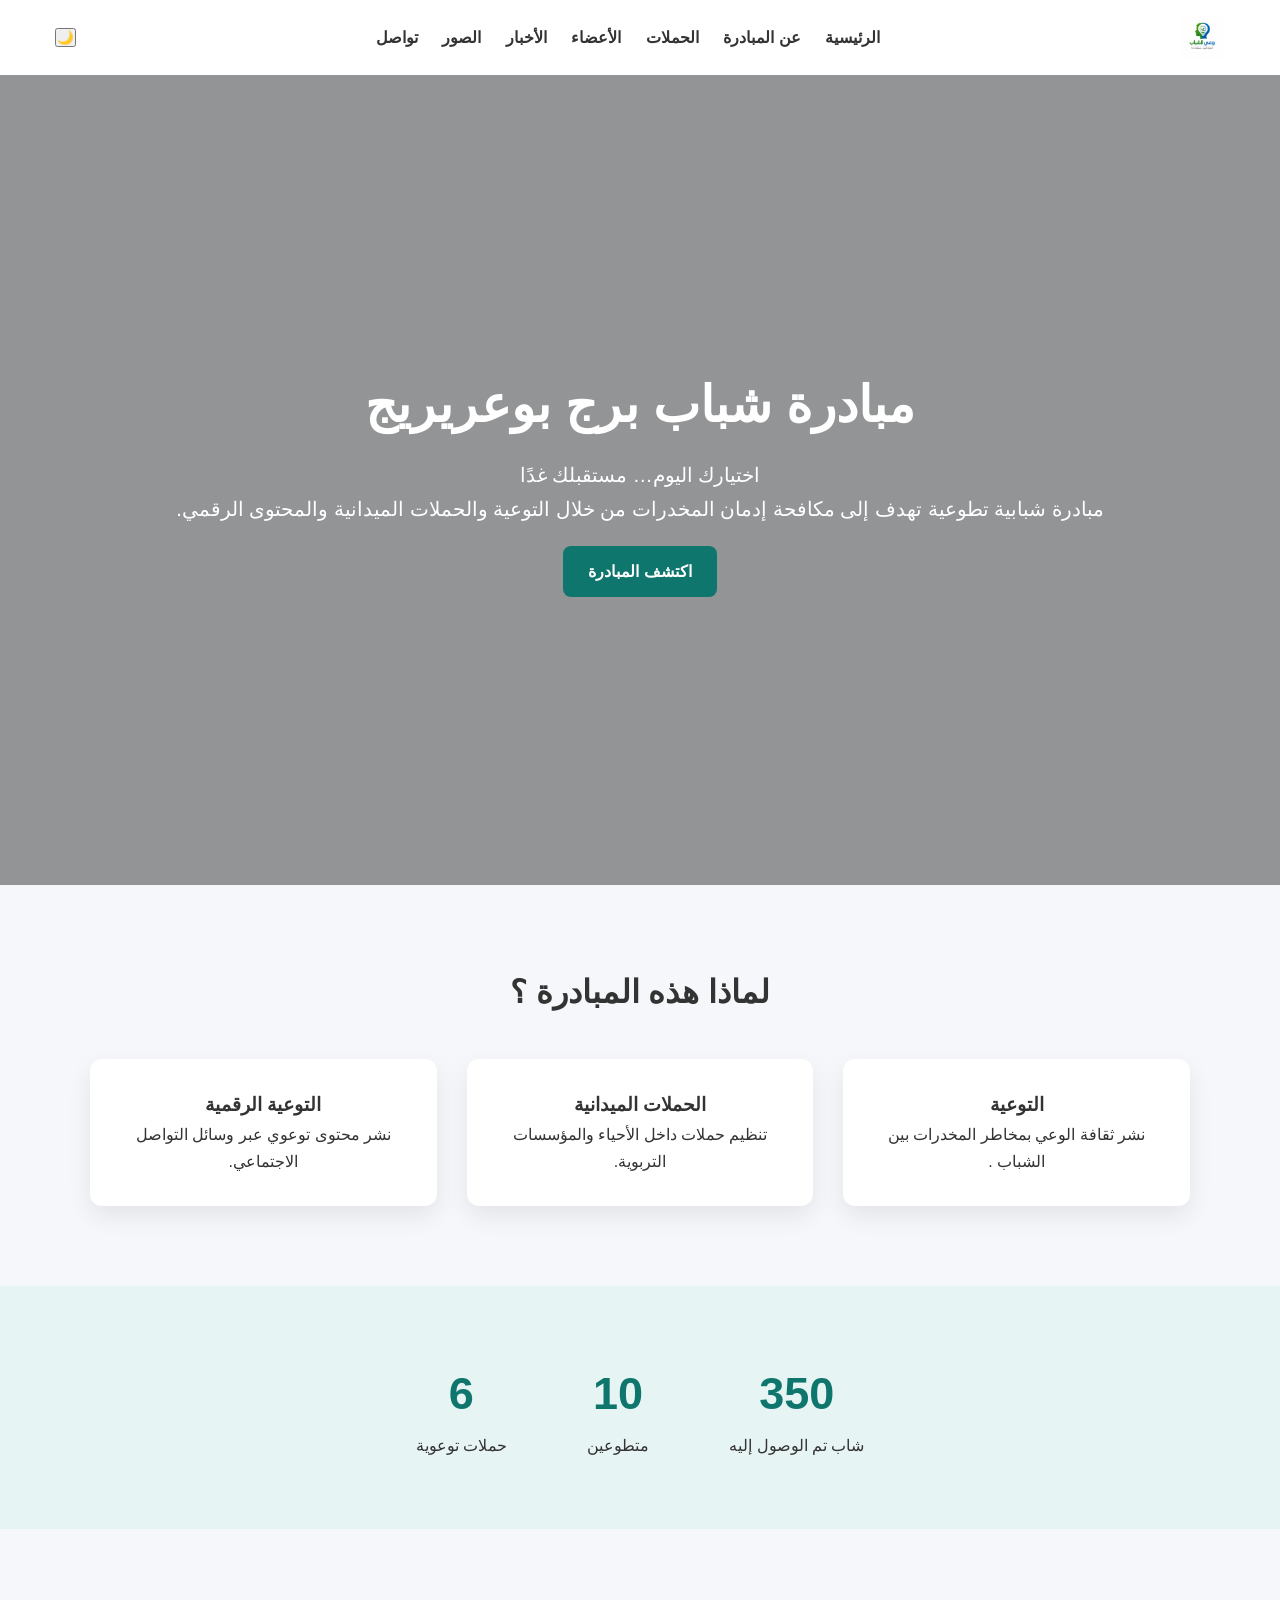
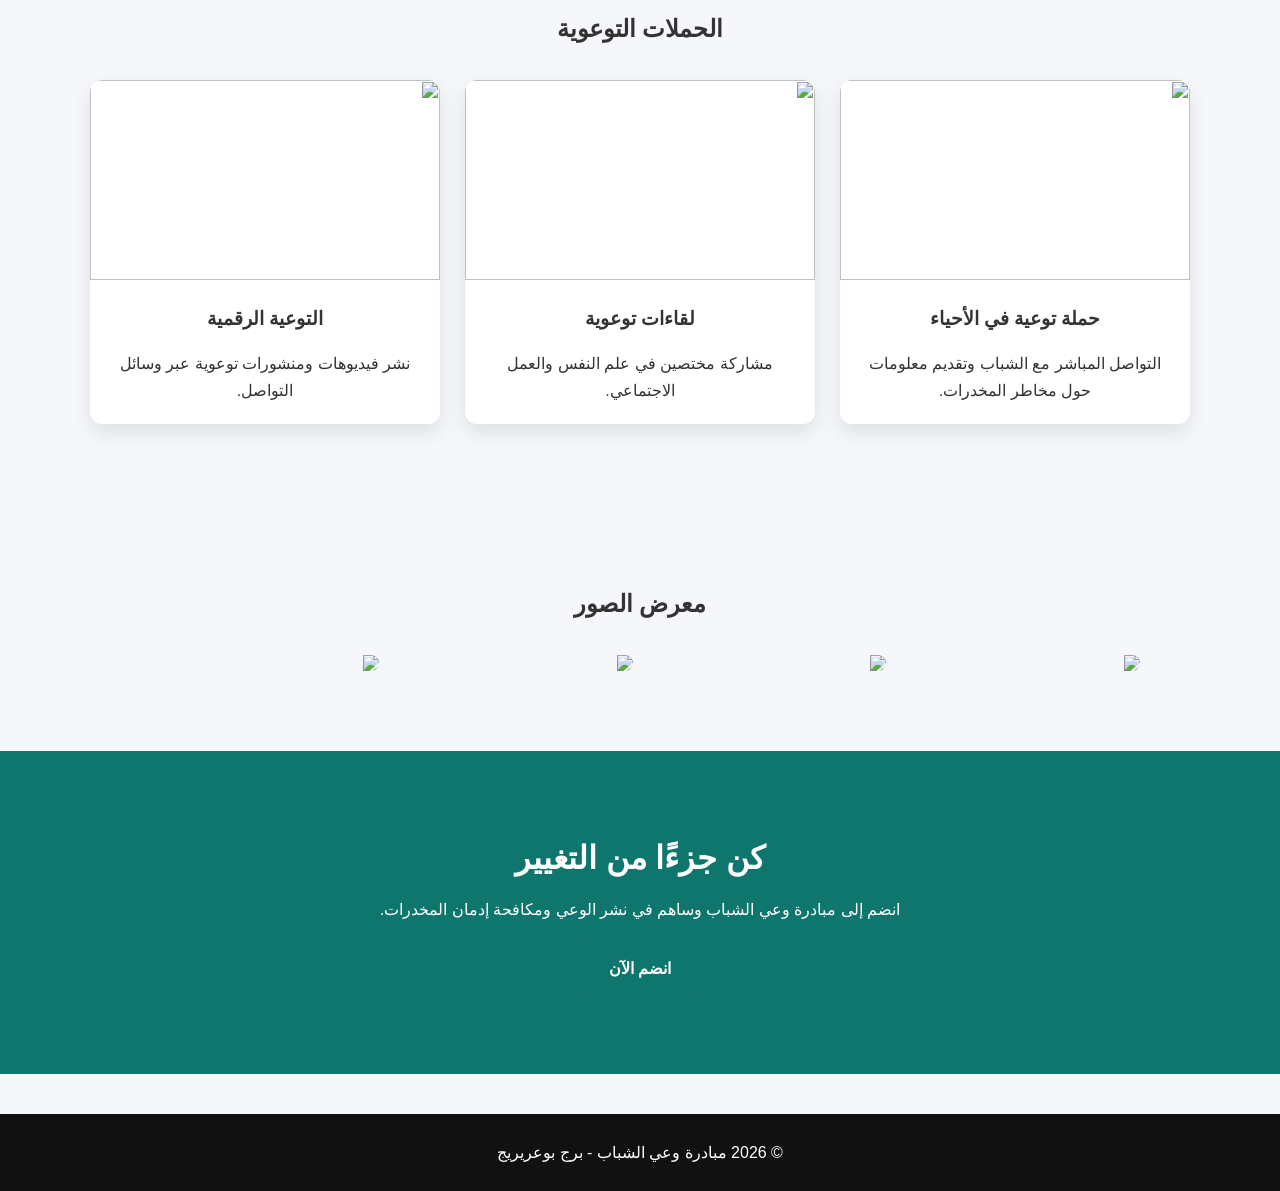
==== commit db2fb104: "Update index.html" ====
--- a/index.html
+++ b/index.html
@@ -79,7 +79,7 @@
 <h3>التوعية</h3>
 
 <p>
-نشر ثقافة الوعي بمخاطر المخدرات بين الشباب.
+نشر ثقافة الوعي بمخاطر المخدرات بين الشباب  .
 </p>
 
 </div>
--- a/css/style.css
+++ b/css/style.css
@@ -1,5 +1,5 @@
 /* =========================
-General
+RESET
 ========================= */
 
 *{
@@ -8,32 +8,41 @@
 box-sizing:border-box;
 }
 
+/* =========================
+ROOT COLORS
+========================= */
+
+:root{
+
+--main:#0f766e;
+--secondary:#14b8a6;
+--light:#f5f7fa;
+--dark:#0f172a;
+--text:#333;
+
+}
+
+/* =========================
+BODY
+========================= */
+
 body{
 
-font-family:Arial, Helvetica, sans-serif;
-background:#f5f7fa;
-color:#333;
-line-height:1.6;
-
-}
-
-.container{
-
-max-width:1200px;
-margin:auto;
-padding:20px;
-
-}
-
-
-/* =========================
-Navbar
+font-family:"Segoe UI", Arial, sans-serif;
+background:var(--light);
+color:var(--text);
+line-height:1.7;
+
+}
+
+/* =========================
+NAVBAR
 ========================= */
 
 .navbar{
 
-background:#0f766e;
-color:white;
+background:white;
+box-shadow:0 2px 10px rgba(0,0,0,0.08);
 position:sticky;
 top:0;
 z-index:1000;
@@ -42,11 +51,11 @@
 
 .nav-container{
 
-display:flex;
-justify-content:space-between;
-align-items:center;
 max-width:1200px;
 margin:auto;
+display:flex;
+align-items:center;
+justify-content:space-between;
 padding:15px;
 
 }
@@ -59,97 +68,131 @@
 
 nav a{
 
-color:white;
+margin:0 10px;
 text-decoration:none;
-margin:0 10px;
-font-weight:bold;
+color:#333;
+font-weight:600;
 
 }
 
 nav a:hover{
 
-opacity:0.8;
-
-}
-
-
-/* =========================
-Hero
+color:var(--main);
+
+}
+
+/* =========================
+HERO
 ========================= */
 
 .hero{
 
-text-align:center;
-padding:80px 20px;
+height:90vh;
+background:linear-gradient(rgba(0,0,0,0.4),rgba(0,0,0,0.4)),
+url("../images/hero.jpg") center/cover;
+
+display:flex;
+align-items:center;
+justify-content:center;
+text-align:center;
+color:white;
+padding:20px;
 
 }
 
 .hero h1{
 
-font-size:40px;
+font-size:50px;
 margin-bottom:10px;
-color:#0f766e;
 
 }
 
 .hero p{
 
-font-size:18px;
-color:#555;
-
-}
+font-size:20px;
+
+}
+
+/* =========================
+BUTTON
+========================= */
 
 .btn{
 
 display:inline-block;
 margin-top:20px;
 padding:12px 25px;
-background:#0f766e;
-color:white;
-border-radius:5px;
+background:var(--main);
+color:white;
 text-decoration:none;
-
-}
-
-
-/* =========================
-Cards
-========================= */
-
-.cards{
+border-radius:8px;
+font-weight:bold;
+transition:0.3s;
+
+}
+
+.btn:hover{
+
+background:#0c5f59;
+
+}
+
+/* =========================
+FEATURES
+========================= */
+
+.features{
+
+padding:80px 20px;
+text-align:center;
+
+}
+
+.features h2{
+
+margin-bottom:40px;
+font-size:32px;
+
+}
+
+.features-grid{
 
 display:grid;
 grid-template-columns:repeat(auto-fit,minmax(250px,1fr));
-gap:20px;
+gap:30px;
 max-width:1100px;
 margin:auto;
-padding:50px 20px;
-
-}
-
-.card{
+
+}
+
+.feature-card{
 
 background:white;
-padding:25px;
-border-radius:10px;
-box-shadow:0 5px 15px rgba(0,0,0,0.1);
-text-align:center;
-
-}
-
-
-/* =========================
-Stats
+padding:30px;
+border-radius:12px;
+box-shadow:0 10px 25px rgba(0,0,0,0.08);
+transition:0.3s;
+
+}
+
+.feature-card:hover{
+
+transform:translateY(-8px);
+
+}
+
+/* =========================
+STATS
 ========================= */
 
 .stats{
 
+background:#e6f4f3;
+padding:70px 20px;
 display:flex;
 justify-content:center;
+gap:80px;
 flex-wrap:wrap;
-gap:40px;
-background:#e6f4f3;
-padding:60px;
 
 }
 
@@ -161,246 +204,185 @@
 
 .counter{
 
-font-size:40px;
-color:#0f766e;
+font-size:45px;
 font-weight:bold;
-
-}
-
-
-/* =========================
-Members
-========================= */
-
-.members{
-
-padding:60px 20px;
-text-align:center;
-
-}
-
-.members-grid{
+color:var(--main);
+
+}
+
+/* =========================
+CAMPAIGNS
+========================= */
+
+.campaigns{
+
+padding:80px 20px;
+text-align:center;
+
+}
+
+.campaign-grid{
 
 display:grid;
-grid-template-columns:repeat(auto-fit,minmax(200px,1fr));
-gap:20px;
+grid-template-columns:repeat(auto-fit,minmax(260px,1fr));
+gap:25px;
 max-width:1100px;
 margin:auto;
-
-}
-
-.member-card{
+margin-top:30px;
+
+}
+
+.campaign-card{
 
 background:white;
-padding:20px;
-border-radius:10px;
-box-shadow:0 5px 15px rgba(0,0,0,0.1);
-
-}
-
-
-/* =========================
-Leader
-========================= */
-
-.leader{
-
-text-align:center;
-padding:40px;
-
-}
-
-.leader-card{
-
-background:white;
-padding:30px;
-border-radius:10px;
-width:260px;
-margin:auto;
-box-shadow:0 5px 15px rgba(0,0,0,0.1);
-
-}
-
-
-/* =========================
-Gallery
-========================= */
-
-.gallery{
+border-radius:12px;
+overflow:hidden;
+box-shadow:0 8px 20px rgba(0,0,0,0.1);
+
+}
+
+.campaign-card img{
+
+width:100%;
+height:200px;
+object-fit:cover;
+
+}
+
+.campaign-card h3{
+
+padding:15px;
+
+}
+
+.campaign-card p{
+
+padding:0 15px 20px;
+
+}
+
+/* =========================
+GALLERY
+========================= */
+
+.gallery-preview{
+
+padding:80px 20px;
+text-align:center;
+
+}
+
+.gallery-grid{
 
 display:grid;
 grid-template-columns:repeat(auto-fit,minmax(200px,1fr));
 gap:15px;
-max-width:1100px;
+max-width:1000px;
 margin:auto;
-padding:50px;
-
-}
-
-.gallery img{
+margin-top:30px;
+
+}
+
+.gallery-grid img{
 
 width:100%;
 border-radius:10px;
-
-}
-
-
-/* =========================
-Contact
-========================= */
-
-.contact-box{
-
-text-align:center;
-padding:40px;
-
-}
-
-.social-links{
-
-display:flex;
-justify-content:center;
-gap:20px;
-margin-top:20px;
-
-}
-
-.social-btn{
-
-background:#0f766e;
-color:white;
-padding:10px 20px;
-border-radius:6px;
-text-decoration:none;
-
-}
-
-
-/* =========================
-Footer
-========================= */
-
-footer{
+transition:0.3s;
+
+}
+
+.gallery-grid img:hover{
+
+transform:scale(1.05);
+
+}
+
+/* =========================
+JOIN SECTION
+========================= */
+
+.join{
+
+background:var(--main);
+color:white;
+text-align:center;
+padding:80px 20px;
+
+}
+
+.join h2{
+
+font-size:32px;
+margin-bottom:10px;
+
+}
+
+/* =========================
+FOOTER
+========================= */
+
+.footer{
 
 background:#111;
 color:white;
 text-align:center;
-padding:20px;
+padding:25px;
 margin-top:40px;
 
 }
 
-
-/* =========================
-Animations
-========================= */
-
-.fade{
-
-opacity:0;
-transform:translateY(30px);
-transition:1s;
-
-}
-
-.fade.show{
-
-opacity:1;
-transform:translateY(0);
-
-}
-
-
-/* =========================
-Dark Mode
+/* =========================
+DARK MODE
 ========================= */
 
 .dark{
 
-background:#121212;
-color:white;
-
-}
-
-.dark .card,
-.dark .member-card,
-.dark .leader-card{
-
-background:#1e1e1e;
+background:#111;
+color:white;
 
 }
 
 .dark .navbar{
 
-background:#083a38;
-
-}
-
-.dark footer{
+background:#0f172a;
+
+}
+
+.dark .feature-card,
+.dark .campaign-card{
+
+background:#1e293b;
+
+}
+
+.dark .footer{
 
 background:#000;
 
 }
 
-
-/* =========================
-Responsive
+/* =========================
+RESPONSIVE
 ========================= */
 
 @media(max-width:768px){
 
+.hero h1{
+
+font-size:32px;
+
+}
+
+.stats{
+
+gap:40px;
+
+}
+
 nav{
 
 display:none;
 
 }
 
-.hero h1{
-
-font-size:28px;
-
-}
-
-}
-.campaigns{
-
-padding:60px 20px;
-text-align:center;
-
-}
-
-.campaign-grid{
-
-display:grid;
-grid-template-columns:repeat(auto-fit,minmax(250px,1fr));
-gap:20px;
-max-width:1100px;
-margin:auto;
-margin-top:30px;
-
-}
-
-.campaign-card{
-
-background:white;
-padding:25px;
-border-radius:10px;
-box-shadow:0 5px 15px rgba(0,0,0,0.1);
-
-}
-
-.campaign-card span{
-
-display:block;
-margin-top:10px;
-color:#0f766e;
-font-weight:bold;
-
-}
-
-.map-section{
-
-padding:60px 20px;
-text-align:center;
-
-}
+}
